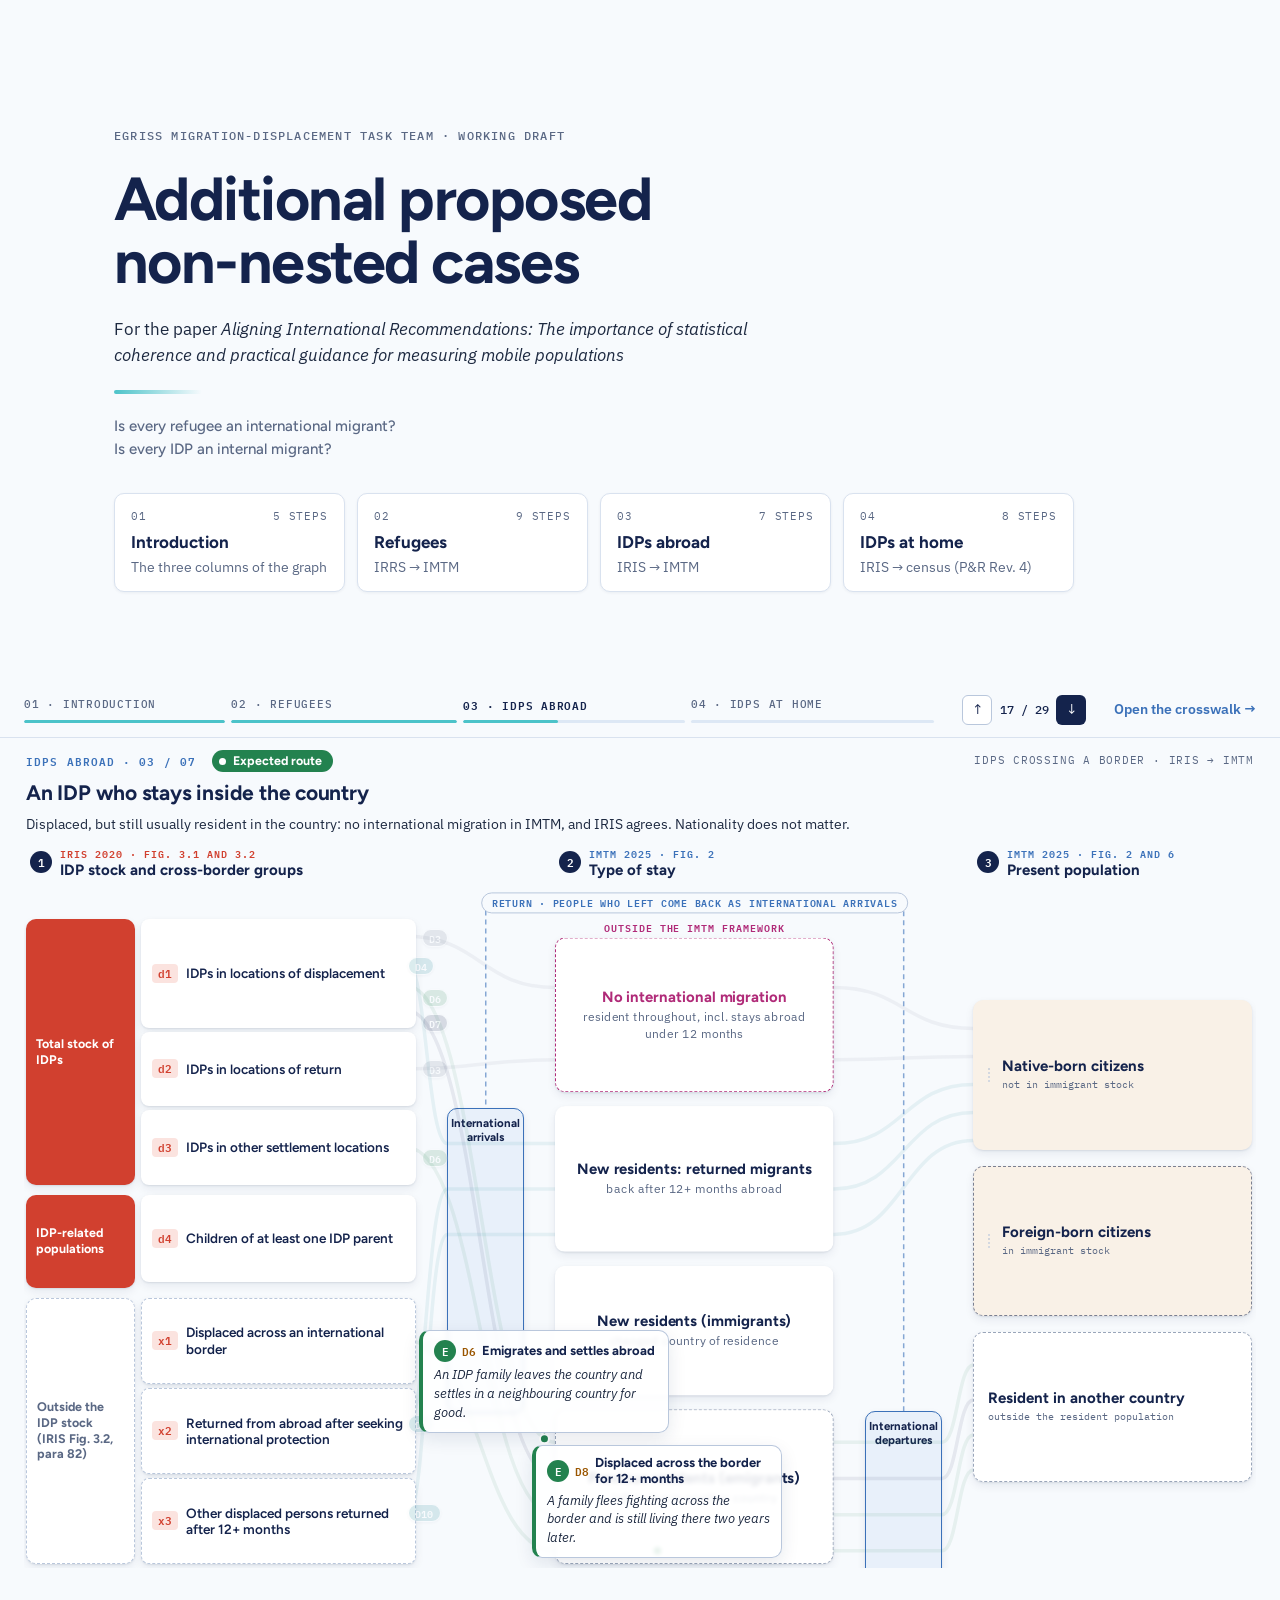
==== story.html @ b983dd12 "Story v3: one step per screen, caption above the graph, graph built from cards Ports the Claude Desi" ====
<!doctype html>
<html lang="en"><head><meta charset="utf-8"><meta name="viewport" content="width=device-width,initial-scale=1">
<title>Displacement and Migration</title>
<meta name="claude:viewport-fit-sides" content="cover">
<link rel="preconnect" href="https://fonts.googleapis.com">
<link rel="stylesheet" href="https://fonts.googleapis.com/css2?family=Figtree:wght@500;600;700&family=IBM+Plex+Sans:ital,wght@0,400;0,500;0,600;1,400&family=IBM+Plex+Mono:wght@400;500;600&display=swap">
<link rel="stylesheet" href="crosswalk.css">
<link rel="stylesheet" href="story.css">
</head>
<body class="story">
<header class="hero">
  <span class="hero-eye">EGRISS Migration-Displacement task team · working draft</span>
  <h1>Additional proposed non-nested cases</h1>
  <p class="hero-paper">For the paper <i>Aligning International Recommendations: The importance of statistical coherence and practical guidance for measuring mobile populations</i></p>
  <div class="rule"></div>
  <div class="hero-q"><span>Is every refugee an international migrant?</span><span>Is every IDP an internal migrant?</span></div>
  <div class="hero-ch" id="heroCh"></div>
</header>

<div class="walk">
  <nav class="snav">
    <div class="snav-ch" id="navCh"></div>
    <div class="snav-btn">
      <button type="button" class="b-prev" id="prev" title="Previous step (↑)">↑</button>
      <span class="counter" id="counter">01 / 29</span>
      <button type="button" class="b-next" id="next" title="Next step (↓ or space)">↓</button>
    </div>
    <a href="index.html">Open the crosswalk →</a>
  </nav>
  <div class="wgrid">
    <div class="pane">
      <div class="caprow">
        <div class="caprow-l"><span class="eyebrow" id="eyebrow"></span><span class="caps" id="caps"></span><span class="types" id="types"></span></div>
        <span class="gtitle" id="gtitle"></span>
      </div>
      <h2 id="head"></h2>
      <div class="lead" id="lead"></div>
      <div class="stage" id="stage">
        <div class="layer gates" id="gates"></div>
        <svg class="routes" id="routes"></svg>
        <div class="cols" id="cols"></div>
        <div class="layer pills" id="pills"></div>
        <div class="layer notes" id="notes"></div>
        <div class="pop" id="hov"></div>
        <div class="pop tip" id="tip"></div>
      </div>
    </div>
    <div class="steps" id="steps"></div>
  </div>
</div>

<section class="send">
  <div class="send-in">
    <div class="send-hd">
      <span class="send-eye">End of the introduction</span>
      <h2>Now explore it yourself</h2>
      <div class="rule"></div>
      <p>The full crosswalk has every route and case: click a pill for the case card with placements and paragraphs, click a box to isolate its routes, switch on the rare scenarios, or open the IDP timelines.</p>
    </div>
    <div class="send-types">
      <span>The five types of non-nested case</span>
      <div>
        <div><span class="n" style="background:var(--v-never)">1</span><span>Never moved</span></div>
        <div><span class="n" style="background:var(--v-temp)">2</span><span>Not yet or not visible</span></div>
        <div><span class="n" style="background:var(--v-other)">3</span><span>Migrant for a different reason</span></div>
        <div><span class="n" style="background:var(--v-ret)">4</span><span>Counted differently</span></div>
        <div><span class="n n5">5</span><span>Misalignment, the only type left unsettled</span></div>
      </div>
    </div>
    <div class="send-links">
      <a href="index.html#residents"><span class="k">View 1 · IRRS 2018 · IMTM 2025</span><span class="t">Refugees and international migration</span><span class="d">Every route and case card, with the paragraphs behind each placement.</span><span class="go">Open view 1 →</span></a>
      <a href="index.html#temporary"><span class="k">View 2 · IRIS 2020 · IMTM · P&amp;R</span><span class="t">IDPs: IRIS against IMTM and the census</span><span class="d">Both IDP comparisons, and the worked timelines for an IDP who crosses a border.</span><span class="go">Open view 2 →</span></a>
      <a href="index.html#nest"><span class="k">Overview · IRRS · IMTM · IRIS</span><span class="t">All cases on one picture</span><span class="d">Every NEST case placed on one diagram, filterable by type.</span><span class="go">Open the overview →</span></a>
    </div>
    <div class="send-act">
      <a class="sbtn" href="index.html">Open the crosswalk →</a>
      <button type="button" id="restart">Back to the start ↑</button>
    </div>
  </div>
</section>

<!-- the crosswalk markup, hidden: crosswalk.js needs it to build its data -->
<div class="cwdata" hidden aria-hidden="true">
<div class="wrap">
<header>
  <span class="eyebrow">EGRISS Migration-Displacement task team · working draft <span class="draft">for discussion</span></span>
  <h1>Is every refugee an international migrant?</h1>
  <p class="headline" id="hl"></p>
  <div class="scenfilter" role="group" aria-label="Scenarios shown"><span class="hint">Scenarios:</span><button type="button" class="chip active" data-sc="cp" aria-pressed="true">Common and plausible</button><button type="button" class="chip" data-sc="all" aria-pressed="false">All, incl. rare edge cases</button></div>
  <p class="lede">Each IRRS category is traced through the IMTM recommendations: did the person change country of residence (an international migrant), or join the resident population another way, by birth, a status change in place or a short stay abroad? Numbered pills mark the non-nested (outlier) cases; hover a route or a paragraph number for detail.</p>
</header>

<div class="tabs" role="tablist">
  <button class="tab" role="tab" id="tab-residents" aria-selected="true" aria-controls="residents">1 · Refugees and international migration</button>
  <button class="tab" role="tab" id="tab-temporary" aria-selected="false" aria-controls="temporary">2 · IDPs: IRIS against IMTM and the census</button>
</div>


<!-- VIEW 1 -->
<section class="panel" id="residents" role="tabpanel" aria-labelledby="tab-residents">
  <details class="card howto">
    <summary>How to read this graph: the IMTM structure and temporary stays <span class="srcb srcb-imtm">IMTM 2025 · Fig. 1, 2, 6</span></summary>
    <h2>The IMTM structure as the base <span class="srcb srcb-imtm">IMTM 2025 · Fig. 1, 6</span></h2>
    <p class="hint">IMTM separates two things. <b>International migrants</b> are people who changed their country of residence into the country (the immigration flow, Fig. 1 and para 25 to 27). The <b>resident population</b> is everyone who lives there 12 months or more, split into four groups by birthplace and citizenship (Fig. 6). People can join the resident population through migration, but also through birth, and they can move between groups through naturalisation.</p>
    <div class="base">
      <div class="bcol">
        <div class="bbox mig"><b>International arrivals</b><span>to stay 12+ months</span></div>
        <div class="barrow">→</div>
        <div class="bbox mig strong"><b>International migrants</b><span>Immigrants · Returned migrants</span></div>
      </div>
      <div class="barrow big">→</div>
      <div class="bgrid">
        <div class="bbox cit"><b>Native-born citizens</b><span>NB-C</span></div>
        <div class="bbox cit stock"><b>Foreign-born citizens</b><span>FB-C</span></div>
        <div class="bbox fc stock"><b>Native-born foreign citizens</b><span>NB-FC</span></div>
        <div class="bbox fc stock"><b>Foreign-born foreign citizens</b><span>FB-FC</span></div>
        <div class="bcap">Resident population · dashed = IMTM immigrant stock (born abroad or not a citizen)</div>
      </div>
      <div class="bside">
        <div class="bbox non"><b>Births</b><span>join directly, no migration</span></div>
        <div class="bbox non"><b>Naturalisation</b><span>moves between groups</span></div>
        <div class="bbox non dashed"><b>Protection status change</b><span>IRRS event, invisible to IMTM</span></div>
      </div>
    </div>
    <div class="fig2">
      <h3>Temporary stays: IMTM Figure 2, with IRRS cases added <span class="srcb srcb-imtm">IMTM 2025 · Fig. 2, 3</span> <span class="srcb srcb-irrs">IRRS cases</span></h3>
      <div class="scroll"><svg viewBox="0 0 1090 290" role="img" aria-label="Recreation of IMTM Figure 2: international arrivals split by duration of stay into new residents or temporary mobility" style="min-width:780px;width:100%">
        <defs><marker id="ah" viewBox="0 0 10 10" refX="9" refY="5" markerWidth="7" markerHeight="7" orient="auto-start-reverse"><path d="M0,0 L10,5 L0,10 z" style="fill:var(--muted)"/></marker></defs>
        <rect class="f2b" x="10" y="70" width="120" height="170" rx="6"/><text x="70" y="150" text-anchor="middle" class="f2t b">International</text><text x="70" y="166" text-anchor="middle" class="f2t b">arrivals</text>
        <rect class="f2b" x="170" y="70" width="140" height="58" rx="6"/><text x="240" y="94" text-anchor="middle" class="f2t">Minimum residence</text><text x="240" y="110" text-anchor="middle" class="f2s">requirement, 12 months</text>
        <rect class="f2b" x="170" y="182" width="140" height="58" rx="6"/><text x="240" y="206" text-anchor="middle" class="f2t">Less than minimum</text><text x="240" y="222" text-anchor="middle" class="f2s">incl. daily border crossing</text>
        <rect class="f2b" x="350" y="8" width="180" height="44" rx="6"/><text x="440" y="26" text-anchor="middle" class="f2s">Residents returning from</text><text x="440" y="41" text-anchor="middle" class="f2s">temporary stay abroad</text>
        <rect class="f2m" x="350" y="70" width="180" height="58" rx="6"/><text x="440" y="94" text-anchor="middle" class="f2t b">New residents (immigrants)</text><text x="440" y="110" text-anchor="middle" class="f2s">= international migrants</text>
        <rect class="f2tp" x="350" y="182" width="180" height="58" rx="6"/><text x="440" y="206" text-anchor="middle" class="f2t b">Temporary (non-resident)</text><text x="440" y="222" text-anchor="middle" class="f2t b">mobility</text>
        <rect class="f2r" x="580" y="30" width="160" height="98" rx="6"/><text x="660" y="76" text-anchor="middle" class="f2t b">Resident</text><text x="660" y="92" text-anchor="middle" class="f2t b">population</text>
        <rect class="f2tp" x="580" y="182" width="160" height="58" rx="6"/><text x="660" y="206" text-anchor="middle" class="f2t b">Temporary</text><text x="660" y="222" text-anchor="middle" class="f2t b">population</text>
        <path class="f2a" d="M130,130 L170,100"/><path class="f2a" d="M130,180 L170,210"/>
        <path class="f2a" d="M310,99 L350,99"/><path class="f2a" d="M310,211 L350,211"/>
        <path class="f2a" d="M530,30 L580,55"/><path class="f2a" d="M530,99 L580,99"/><path class="f2a" d="M530,211 L580,211"/>
        <path class="f2d" d="M440,182 L440,130"/><text x="448" y="160" class="f2s">if the stay passes the</text><text x="448" y="174" class="f2s">minimum duration (para 33)</text>
        <text x="770" y="78" class="f2t b" style="fill:var(--v-prot)">Refugees who stay or intend</text><text x="770" y="94" class="f2t b" style="fill:var(--v-prot)">to stay 12+ months</text><text x="770" y="110" class="f2s">case E, and cases 9, 10 once they pass 12 months</text>
        <text x="770" y="196" class="f2t b" style="fill:var(--v-temp)">Not yet international migrants</text>
        <text x="770" y="214" class="f2s">9 · recent asylum seekers (a1, a2)</text>
        <text x="770" y="230" class="f2s">10 · new prima facie, temporary protection,</text><text x="784" y="245" class="f2s">short refugee-like stays (a3i, a3iii, a4)</text>
        <text x="770" y="268" class="f2s">Transit asylum seekers: IMTM only (IRRS para 85)</text>
      </svg></div>
      <p class="hint">Recreated from IMTM Figure 2 (intersection between duration of stay and international mobility) and Figure 3 (asylum seekers under temporary mobility). In the crosswalk below, the same split appears as the grey "Temporary mobility" box.</p>
    </div>
  </details>

  <div class="card">
    <div class="selbar"><b><span class="srcb srcb-irrs">IRRS 2018</span> category → International migrant? → <span class="srcb srcb-imtm">IMTM 2025</span> resident population group</b><span class="hint" id="selinfo"></span><button class="chip" id="clear" hidden>Show all</button></div>
    <div class="legend" id="legendL"></div>
    <div class="casejump" id="casejump"></div>
    <div class="gwrap"><div class="scroll gmain"><svg id="flow" role="img" aria-label="Flow diagram from IRRS categories through IMTM international migration to the IMTM resident population groups"></svg></div>
    <aside class="casebox" id="casedetail" aria-live="polite"></aside></div>
    <p class="hint">Groups (a) and (b) are seen from the country of asylum, group (c) from the country of return. Group (b) is a first draft. Line thickness = number of distinct routes. Numbered pills mark the non-nested (outlier) cases; the expected case (E) is shown by green lines only.</p>
  </div>

  
  <details class="card" id="routesbox">
    <summary><span id="tabletitle">All routes</span> · table view</summary>
    <div class="scroll"><table><thead><tr><th>Case</th><th>IRRS category</th><th>How</th><th>International migrant?</th><th>Resident group</th><th>Route</th></tr></thead><tbody id="rows"></tbody></table></div>
  </details>
<details class="card overview" id="nest"><summary>Overview diagram: all cases on one picture <span class="srcb srcb-irrs">IRRS</span> <span class="srcb srcb-imtm">IMTM</span> <span class="srcb srcb-iris">IRIS</span></summary>
<div class="panel">
  <div class="card">
    <h2>NEST cases: Non-Equivalent Statistical Treatment <span class="srcb srcb-irrs">IRRS 2018</span> <span class="srcb srcb-imtm">IMTM 2025</span> <span class="srcb srcb-iris">IRIS 2020 · cases 16, 17</span></h2>
    <p class="hint">The misconception: every refugee is an international migrant. In fact IRRS and IMTM are consistent with each other (IRRS paras 77, 80; IMTM paras 34, 53), but one population does not nest inside the other. Each pin is one NEST case with a worked example. All five types are non-nested (outlier) cases; only type 5 is a real misalignment between recommendations.</p>
    <div class="types" id="types"></div>
  </div>
  <div class="nestgrid">
    <div class="card venncard">
      <div class="scroll"><svg id="venn" viewBox="0 0 1100 640" role="img" aria-label="Overlap of IRRS population, IMTM international migrants and IMTM immigrant stock, with numbered NEST cases" style="min-width:760px;width:100%"></svg></div>
      <p class="hint">Inside the frame: the resident population (12+ months, IMTM paras 16-17). "International migrants" = ever changed country of residence into this country. Group (c) cases are seen from the country of return. Grey labels are non-refugee groups, shown for context.</p>
    </div>
    <aside class="card detailcard" id="nestdetail" aria-live="polite"></aside>
  </div>
  <div class="card">
    <div class="selbar"><h3>All NEST cases</h3><span class="hint">Filter by type:</span><span id="typefilter" class="tf"></span></div>
    <div class="nestcards" id="nestcards"></div>
  </div>
</div></details>
</section>


<!-- VIEW 2 -->
<section class="panel" id="temporary" role="tabpanel" aria-labelledby="tab-temporary" hidden>
  <header class="subhead">
    <span class="eyebrow">IDPs · two comparisons on one page</span>
    <h2>IDPs: two comparisons <span class="srcb srcb-iris">IRIS 2020</span></h2>
    <p class="hint"><b>1. Crossing an international border.</b> Where IDPs leave the country, IRIS meets IMTM (and IRRS), and misalignments can happen. <b>2. Inside the country.</b> All IRIS categories against what the census Principles and Recommendations (P&amp;R Rev. 4) count as internal migration.</p>
  </header>

  <div class="card">
    <h3 class="secnum">1 · IDPs crossing an international border: IRIS against IMTM</h3>
    <div class="selbar"><b><span class="srcb srcb-iris">IRIS 2020</span> category → International migration? → <span class="srcb srcb-imtm">IMTM 2025</span> population</b></div>
    <p class="headline" id="hlA"></p>
    <div class="legend" id="legendA"></div>
    <div class="casejump" id="jumpA"></div>
    <div class="scroll"><svg id="flowA" role="img" aria-label="Flow from IRIS categories through IMTM international migration to IMTM population groups"></svg></div>
    <p class="hint">Seen from the country of displacement. Only cross-border situations are shown. Not shown here: IDPs who are foreign citizens or stateless (IRIS para 102) can also sit in the IMTM immigrant stock without crossing a border during displacement.</p>
  </div>

  <div class="card">
    <h3 class="secnum">2 · IRIS categories against the census on internal migration</h3>
    <div class="selbar"><b><span class="srcb srcb-iris">IRIS 2020</span> category → What move happened? → <span class="srcb srcb-pr">P&amp;R Rev. 4</span> internal migration status</b></div>
    <p class="headline" id="hlB"></p>
    <div class="legend" id="legendB"></div>
    <div class="casejump" id="jumpB"></div>
    <div class="scroll"><svg id="flowB" role="img" aria-label="Flow from IRIS categories through the type of move to the P&R census internal migration classification"></svg></div>
    <p class="hint">P&amp;R defines internal migrants as people usually resident in a civil division who previously lived outside it; moves within a division are not migration (draft Rev. 4, para 5.64). Results depend on the geography used (major or smaller civil divisions, paras 5.69-5.70) and the measure: place of birth, previous residence and duration, or residence one or five years ago.</p>
  </div>
  <aside class="casebox floatcase" id="irisdetail" hidden aria-live="polite"></aside>

  <details class="card">
    <summary>Worked timelines: an IDP crosses a border <span class="srcb srcb-iris">IRIS</span> <span class="srcb srcb-irrs">IRRS</span> <span class="srcb srcb-imtm">IMTM</span></summary>
    <p class="hint">IRIS keeps a person in the IDP stock if they cross a border and come back within 12 months without setting up a new usual residence abroad (para 117). Each scenario follows one person over 24 months.</p>
    <div class="scens" id="scens"></div>
    <h3 id="scentitle"></h3>
    <div class="scroll"><svg id="timeline" viewBox="0 0 1000 300" role="img" aria-label="Timeline of the selected scenario across two countries" style="min-width:760px;width:100%"></svg></div>
    <div class="scroll"><table class="status"><thead><tr><th>Recommendation</th><th>Country of origin (X)</th><th>Neighbouring country (Y)</th></tr></thead><tbody id="status"></tbody></table></div>
    <div id="scennote"></div>
  </details>
</section>

<p class="src">Sources: IRRS 2018 (Fig. 3.1, 3.2; paras 77-97, 105); IRIS 2020 (Fig. 3.1-3.3; paras 75, 78, 82-89, 94-99, 117); IMTM 2025 (Fig. 1-3, 5, 6; paras 16-17, 25-27, 30, 33-34, 52-61). Stateless persons are counted with foreign citizens (IMTM fn. 34). Citizenship at birth depends on national law (IMTM para 57).</p>
</div>



</div>

<script src="crosswalk.js"></script>
<script src="story.js"></script>
</body></html>
---- crosswalk.css ----
/* Layout: two views. View 1 = flow diagram (event → IMTM resident group → IRRS category). View 2 = two-country timeline for temporary stays, starting from IDPs crossing a border. */
:root{
  --bg:#f7fafd; --surface:#ffffff; --sunk:#eef3fa; --ink:#1d2940; --strong:#14234c; --muted:#5a6884; --line:#d9e2ef; --line-strong:#b9c7dc;
  --irrs:#e8890c; --irrs-soft:#fdecd6; --irrs-ink:#9a5600; --iris:#d1402f; --iris-soft:#fbe3df;
  --imtm:#3b71b9; --imtm-line:#7a87a0; --pr:#7b4fa6; --teal:#4cc3c9;
  --cit:#e3c3a0; --cit-soft:#f6ebdf; --fc:#8db8e3; --fc-soft:#e1ecf8; --fc-ink:#2f5d98;
  --v-prot:#23824f; --v-never:#b02a78; --v-temp:#66738a; --v-other:#9a6a00; --v-ret:#0b7c8c;
  --focus:#3b71b9; --hl:#fde9a6; --mig-soft:#e0f2e8; --ret-soft:#dff1f3;
  --shadow-sm:0 1px 3px rgba(20,35,76,.08),0 1px 2px rgba(20,35,76,.05); --shadow-md:0 6px 18px rgba(20,35,76,.10); --shadow-lg:0 14px 38px rgba(20,35,76,.18);
  --f-display:"Figtree", system-ui, -apple-system, "Segoe UI", sans-serif;
  --f-body:"IBM Plex Sans", system-ui, -apple-system, "Segoe UI", sans-serif;
  --f-mono:"IBM Plex Mono", ui-monospace, Menlo, monospace;
  --ease:cubic-bezier(.2,0,.1,1);
}
@media (prefers-color-scheme: dark){:root:not([data-theme="light"]){
  --bg:#0f1830; --surface:#17223f; --sunk:#1b284a; --ink:#e6ecf5; --strong:#ffffff; --muted:#a3b0c6; --line:#2c3a5c; --line-strong:#3f507a;
  --irrs:#f2a03a; --irrs-soft:#3a2a14; --irrs-ink:#f5b45e; --iris:#f0705f; --iris-soft:#3d1f1d;
  --imtm:#86afe8; --imtm-line:#8593ad; --pr:#b99ae0; --teal:#4cc3c9;
  --cit:#b68f68; --cit-soft:#33281f; --fc:#6f97c9; --fc-soft:#1c2d4a; --fc-ink:#a8c6ee;
  --v-prot:#4cc08a; --v-never:#e573b3; --v-temp:#9aa6ba; --v-other:#e0b04a; --v-ret:#4cc3c9;
  --focus:#8db8e3; --hl:#5c4a12; --mig-soft:#163a2c; --ret-soft:#123a40;
  --shadow-sm:0 1px 2px rgba(0,0,0,.3); --shadow-md:0 6px 18px rgba(0,0,0,.35); --shadow-lg:0 14px 38px rgba(0,0,0,.5); color-scheme:dark}}
:root[data-theme="dark"]{
  --bg:#0f1830; --surface:#17223f; --sunk:#1b284a; --ink:#e6ecf5; --strong:#ffffff; --muted:#a3b0c6; --line:#2c3a5c; --line-strong:#3f507a;
  --irrs:#f2a03a; --irrs-soft:#3a2a14; --irrs-ink:#f5b45e; --iris:#f0705f; --iris-soft:#3d1f1d;
  --imtm:#86afe8; --imtm-line:#8593ad; --pr:#b99ae0; --teal:#4cc3c9;
  --cit:#b68f68; --cit-soft:#33281f; --fc:#6f97c9; --fc-soft:#1c2d4a; --fc-ink:#a8c6ee;
  --v-prot:#4cc08a; --v-never:#e573b3; --v-temp:#9aa6ba; --v-other:#e0b04a; --v-ret:#4cc3c9;
  --focus:#8db8e3; --hl:#5c4a12; --mig-soft:#163a2c; --ret-soft:#123a40;
  --shadow-sm:0 1px 2px rgba(0,0,0,.3); --shadow-md:0 6px 18px rgba(0,0,0,.35); --shadow-lg:0 14px 38px rgba(0,0,0,.5); color-scheme:dark}
*{box-sizing:border-box}
[hidden]{display:none!important}
body{background:var(--bg);color:var(--ink);font-family:var(--f-body);font-size:15px;line-height:1.5;
  padding-left:max(16px, env(safe-area-inset-left,0px));padding-right:max(16px, env(safe-area-inset-right,0px));padding-block:28px 48px}
.wrap{max-width:1480px;margin:0 auto;display:flex;flex-direction:column;gap:24px}
h1,h2,h3{font-family:var(--f-display);font-weight:650;text-wrap:balance;margin:0}
h1{font-size:clamp(1.7rem,3.2vw,2.4rem);line-height:1.15}
h2{font-size:1.3rem} h3{font-size:1.05rem}
p{margin:0}
.eyebrow{font-family:var(--f-mono);font-size:.74rem;letter-spacing:.06em;text-transform:uppercase;color:var(--muted)}
.lede{max-width:75ch;color:var(--muted)}
.draft{display:inline-block;font-family:var(--f-mono);font-size:.72rem;border:1px dashed var(--v-other);color:var(--v-other);padding:1px 7px;border-radius:3px;margin-left:6px;vertical-align:middle;text-transform:none;letter-spacing:0}
header{display:flex;flex-direction:column;gap:10px}
.tabs{display:flex;flex-wrap:wrap;gap:8px;border-bottom:1px solid var(--line)}
.tab{all:unset;cursor:pointer;padding:10px 14px;font-weight:600;font-size:.92rem;border-bottom:3px solid transparent;color:var(--muted)}
.tab[aria-selected="true"]{color:var(--ink);border-bottom-color:var(--irrs)}
.tab:focus-visible,.chip:focus-visible,.scen:focus-visible{outline:2px solid var(--focus);outline-offset:2px}
.panel{display:flex;flex-direction:column;gap:18px}
.card{background:var(--surface);border:1px solid var(--line);border-radius:8px;padding:16px;display:flex;flex-direction:column;gap:12px;min-width:0}
.legend{display:flex;flex-wrap:wrap;gap:8px 16px;font-size:.8rem}
.legend span{display:flex;align-items:center;gap:6px}
.legend i{width:18px;height:4px;border-radius:2px;display:inline-block}
.hint{font-size:.82rem;color:var(--muted)}
.scroll{overflow-x:auto}
svg text{fill:var(--ink);font-family:var(--f-body)}
svg .sm{font-size:11px;fill:var(--muted)}
svg .mono{font-family:var(--f-mono);font-size:11px;fill:var(--muted)}
svg .node{cursor:pointer}
svg .node:focus-visible rect{stroke:var(--focus);stroke-width:2}
svg .node.sel rect.box{stroke:var(--ink);stroke-width:2}
.route{fill:none;stroke-width:3;stroke-opacity:.6;transition:stroke-opacity .15s;pointer-events:none}
.route.dim{stroke-opacity:.04}
.route.hi{stroke-opacity:1;stroke-width:4.5;filter:drop-shadow(0 0 1.5px var(--ink))}
.s-prot{stroke:var(--v-prot)} .s-other{stroke:var(--v-other)} .s-ret{stroke:var(--v-ret)} .s-never{stroke:var(--v-never)} .s-temp{stroke:var(--v-temp)}
.b-prot{background:var(--v-prot)} .b-other{background:var(--v-other)} .b-ret{background:var(--v-ret)} .b-never{background:var(--v-never)} .b-temp{background:var(--v-temp)}
table{border-collapse:collapse;width:100%;font-size:.86rem;min-width:640px}
th,td{text-align:left;padding:8px 10px;border-bottom:1px solid var(--line);vertical-align:top}
th{font-family:var(--f-mono);font-size:.72rem;text-transform:uppercase;letter-spacing:.05em;color:var(--muted);font-weight:500}
.badge{display:inline-block;font-size:.74rem;padding:2px 7px;border-radius:3px;color:#fff;white-space:nowrap}
.evsum{display:grid;grid-template-columns:repeat(auto-fit,minmax(240px,1fr));gap:10px}
.ev{border:1px solid var(--line);border-radius:6px;padding:10px 12px;display:flex;flex-direction:column;gap:4px;background:var(--bg)}
.ev b{font-size:.9rem}
.ev .moved{font-family:var(--f-mono);font-size:.72rem}
.ev .moved.y{color:var(--v-prot)} .ev .moved.n{color:var(--v-never)}
.ev span.t{font-size:.82rem;color:var(--muted)}
.selbar{display:flex;flex-wrap:wrap;gap:8px;align-items:center;font-size:.86rem}
.chip{all:unset;cursor:pointer;font-size:.78rem;border:1px solid var(--line);border-radius:999px;padding:2px 10px;background:var(--bg)}
/* timeline */
.scens{display:flex;flex-wrap:wrap;gap:8px}
.scen{all:unset;cursor:pointer;font-size:.84rem;border:1px solid var(--line);border-radius:6px;padding:7px 11px;background:var(--surface);max-width:100%}
.scen[aria-pressed="true"]{border-color:var(--ink);box-shadow:0 0 0 1px var(--ink)}
.scen .n{font-family:var(--f-mono);color:var(--muted);margin-right:6px}
.band-x{fill:var(--fc-soft)} .band-y{fill:var(--cit-soft)}
.border-line{stroke:var(--ink);stroke-width:2;stroke-dasharray:8 6}
.axis{stroke:var(--line);stroke-width:1}
.tw{stroke:var(--v-other);stroke-width:2;stroke-dasharray:4 4}
.trace{fill:none;stroke:var(--iris);stroke-width:4;stroke-linejoin:round;stroke-linecap:round}
.dot{fill:var(--surface);stroke:var(--iris);stroke-width:3}
.note{border-left:4px solid var(--v-other);padding:8px 12px;background:var(--bg);font-size:.88rem}
.note.q{border-left-color:var(--v-never)}
.status td:first-child{font-family:var(--f-mono);font-size:.78rem;white-space:nowrap}
.list{display:flex;flex-direction:column;gap:6px;font-size:.88rem;margin:0;padding-left:18px}
.src{font-family:var(--f-mono);font-size:.72rem;color:var(--muted)}
@media (prefers-reduced-motion:reduce){.route{transition:none}}

.base{display:grid;grid-template-columns:auto auto minmax(0,1fr) auto;gap:12px;align-items:center}
@media (max-width:860px){.base{grid-template-columns:1fr}.barrow{transform:rotate(90deg);justify-self:center}}
.bcol,.bside{display:flex;flex-direction:column;gap:8px;align-items:stretch}
.bbox{border-radius:6px;padding:8px 12px;display:flex;flex-direction:column;font-size:.84rem;border:1px solid var(--line);background:var(--bg)}
.bbox span{font-size:.76rem;color:var(--muted)}
.bbox.mig{background:var(--mig-soft);border-color:var(--v-prot)} .bbox.mig.strong{border-width:2px}
.bbox.cit{background:var(--cit-soft)} .bbox.fc{background:var(--fc-soft)} .bbox.stock{border:2px dashed var(--ink)}
.bbox.non{background:var(--surface);border-color:var(--v-never)} .bbox.dashed{border-style:dashed}
.barrow{font-size:1.4rem;color:var(--muted);text-align:center} .barrow.big{font-size:2rem}
.bgrid{display:grid;grid-template-columns:1fr 1fr;gap:6px}
.bcap{grid-column:1/3;font-size:.74rem;color:var(--muted);font-family:var(--f-mono)}
.tallies{display:flex;flex-wrap:wrap;gap:8px}
.tallies span{font-size:.84rem;background:var(--bg);border:1px solid var(--line);border-radius:6px;padding:6px 10px}
.tallies b{font-family:var(--f-display);font-size:1.15rem;margin-right:4px}
.cases{display:grid;grid-template-columns:repeat(auto-fit,minmax(300px,1fr));gap:12px}
.case{border:1px solid var(--line);border-left:4px solid var(--v-never);border-radius:6px;padding:12px 14px;display:flex;flex-direction:column;gap:6px;background:var(--bg)}
.case p{font-size:.86rem;color:var(--muted)}
.chips{display:flex;flex-wrap:wrap;gap:4px}
.kchip{font-family:var(--f-mono);font-size:.72rem;background:var(--irrs);color:#1b1408;border-radius:3px;padding:1px 6px}
.cl{font-family:var(--f-mono);font-size:.74rem} .cl.in{color:var(--v-never)} .cl.out{color:var(--muted)}

.t-e{--tc:var(--v-prot)} .t-1{--tc:var(--v-never)} .t-2{--tc:var(--v-temp)} .t-3{--tc:var(--v-other)} .t-4{--tc:var(--v-ret)} .t-5{--tc:var(--strong)}
.types{display:grid;grid-template-columns:repeat(auto-fit,minmax(250px,1fr));gap:10px}
.typ{display:flex;gap:10px;align-items:flex-start;font-size:.84rem}
.typ div{display:flex;flex-direction:column} .typ span:not(.tdot){color:var(--muted)}
.tdot{flex-shrink:0;display:inline-grid;place-items:center;width:26px;height:26px;border-radius:50%;background:var(--tc);color:var(--bg);font-family:var(--f-mono);font-size:.78rem;font-weight:500}
.tdot.sm{width:18px;height:18px;font-size:.66rem;vertical-align:middle}
.tdot.big{width:40px;height:40px;font-size:1rem}
.nestgrid{display:grid;grid-template-columns:minmax(0,1fr) 340px;gap:18px;align-items:start}
@media (max-width:980px){.nestgrid{grid-template-columns:1fr}}
.frameR{fill:none;stroke:var(--line);stroke-width:1.5}
.cA{fill:var(--irrs);fill-opacity:.16;stroke:var(--irrs);stroke-width:2}
.cB{fill:var(--v-prot);fill-opacity:.12;stroke:var(--v-prot);stroke-width:2}
.cC{fill:var(--fc);fill-opacity:.2;stroke:var(--fc);stroke-width:2;stroke-dasharray:7 5}
svg .ctx{font-size:11.5px;fill:var(--muted);font-style:italic}
.tempR{fill:var(--bg);stroke:var(--v-temp);stroke-width:1.5;stroke-dasharray:6 4}
.misR{fill:var(--bg);stroke:var(--ink);stroke-width:1.5;stroke-dasharray:2 4}
.pinG{cursor:pointer}
.pinC{fill:var(--tc);stroke:var(--surface);stroke-width:2.5}
.pinT{fill:var(--bg)!important;font-family:var(--f-mono)!important;font-size:12px;font-weight:600;pointer-events:none}
.pinG.on .pinC{stroke:var(--ink);stroke-width:3.5}
.pinG:focus-visible .pinC{stroke:var(--focus);stroke-width:3.5}
.pinG.faded{opacity:.15}
.detailcard{position:sticky;top:12px}
.dhead{display:flex;gap:12px;align-items:center}
.ex{font-family:var(--f-display);font-size:1.05rem;line-height:1.45}
.detailcard dl{margin:0;display:grid;grid-template-columns:auto 1fr;gap:8px 12px;font-size:.86rem}
.detailcard dt{font-family:var(--f-mono);font-size:.72rem;text-transform:uppercase;color:var(--muted);padding-top:2px}
.detailcard dd{margin:0}
.mono2{font-family:var(--f-mono);font-size:.76rem;color:var(--irrs-ink)}
.refs{font-family:var(--f-mono);font-size:.74rem;color:var(--muted)}
.tf{display:flex;flex-wrap:wrap;gap:6px}
.chip.active{background:var(--ink);color:var(--bg);border-color:var(--ink)}
.nestcards{display:grid;grid-template-columns:repeat(auto-fit,minmax(300px,1fr));gap:10px}
.ncard{all:unset;cursor:pointer;display:flex;gap:10px;align-items:flex-start;border:1px solid var(--line);border-radius:6px;padding:10px 12px;background:var(--bg)}
.ncard.on{border-color:var(--ink);box-shadow:0 0 0 1px var(--ink)}
.ncard:focus-visible{outline:2px solid var(--focus);outline-offset:2px}
.nc{display:flex;flex-direction:column;gap:3px;min-width:0}
.nx{font-size:.84rem;color:var(--muted)}

.pillG{cursor:pointer} .pillR{fill:var(--tc);stroke:var(--surface);stroke-width:1.5}
.pillT{fill:var(--bg)!important;font-family:var(--f-mono)!important;font-size:10.5px;font-weight:600;pointer-events:none}
.pillG.faded{opacity:.12} .pillG.on .pillR{stroke:var(--ink);stroke-width:2.5}
.pillG:focus-visible .pillR{stroke:var(--focus);stroke-width:2.5}
.cpill{all:unset;cursor:pointer;display:inline-grid;place-items:center;min-width:22px;height:22px;padding:0 5px;border-radius:11px;background:var(--tc);color:var(--bg);font-family:var(--f-mono);font-size:.74rem;font-weight:600;box-sizing:border-box}
.cpill.on{outline:2.5px solid var(--ink);outline-offset:1px}
.cpill:focus-visible{outline:2px solid var(--focus);outline-offset:2px}
.casejump{display:flex;flex-direction:column;gap:10px}
.jwrap{display:grid;grid-template-columns:minmax(200px,260px) minmax(0,1fr);gap:14px}
@media (max-width:760px){.jwrap{grid-template-columns:1fr}}
.jside{border-radius:8px;padding:12px 14px;display:flex;flex-direction:column;gap:8px}
.jexp{background:var(--mig-soft);border:1px solid var(--v-prot)}
.jout{background:var(--bg);border:1.5px dashed var(--v-never)}
.jhead{font-family:var(--f-display);font-weight:650;font-size:1.02rem}
.jexp .jhead{color:var(--v-prot)} .jout .jhead{color:var(--v-never)}
.jsub{font-size:.8rem;color:var(--muted);margin:0}
.jtypes{display:flex;flex-wrap:wrap;gap:12px 24px}
#legendT{display:none}
.jgrp{display:flex;flex-direction:column;gap:4px}
.jlab{font-family:var(--f-mono);font-size:.7rem;text-transform:uppercase;letter-spacing:.04em;color:var(--muted)}
.jpills{display:flex;flex-wrap:wrap;gap:5px}
.casebox{border:1px solid var(--line);border-radius:8px;padding:14px;background:var(--bg);display:flex;flex-direction:column;gap:10px}
.casebox .cbody{display:grid;grid-template-columns:minmax(0,1fr) minmax(0,1.1fr);gap:18px}
@media (max-width:760px){.casebox .cbody{grid-template-columns:1fr}}
.casebox dl{margin:0;display:grid;grid-template-columns:auto 1fr;gap:8px 12px;font-size:.86rem}
.casebox dt{font-family:var(--f-mono);font-size:.72rem;text-transform:uppercase;color:var(--muted);padding-top:2px}
.casebox dd{margin:0}
#legendT .tdot{margin-right:2px;display:inline-grid} .legend .tdot.sm{display:inline-grid}

.hit{fill:none;stroke:transparent;stroke-width:14;pointer-events:stroke;cursor:pointer}
.route.hov{stroke-opacity:1!important;stroke-width:6;filter:drop-shadow(0 0 2px var(--ink))}
svg.hovering .route:not(.hov){stroke-opacity:.05!important;filter:none}
svg.hovering .pillG:not(.hovp){opacity:.12}
svg .node.touch rect.box{stroke:var(--ink);stroke-width:2.5}
svg .node.touch text{font-weight:700}
.tip{position:fixed;z-index:50;max-width:340px;background:var(--surface);color:var(--ink);border:1px solid var(--line);border-radius:8px;box-shadow:var(--shadow-lg);padding:10px 12px;font-size:.82rem;line-height:1.4;pointer-events:none;display:flex;flex-direction:column;gap:10px}
.tiprow{display:flex;gap:8px;align-items:flex-start}
.tiprow b{display:block}
.tiprow p{margin:4px 0}
.tt,.tr{display:block;font-family:var(--f-mono);font-size:.7rem;color:var(--muted)}

.fig2{display:flex;flex-direction:column;gap:8px;border-top:1px solid var(--line);padding-top:14px}
.f2b{fill:var(--bg);stroke:var(--line);stroke-width:1.5}
.f2m{fill:var(--mig-soft);stroke:var(--v-prot);stroke-width:1.5}
.f2tp{fill:var(--bg);stroke:var(--v-temp);stroke-width:1.5;stroke-dasharray:6 4}
.f2r{fill:var(--fc-soft);stroke:var(--fc);stroke-width:1.5}
svg .f2t{font-size:12.5px} svg .f2t.b{font-weight:700} svg .f2s{font-size:11px;fill:var(--muted)}
.f2a{fill:none;stroke:var(--muted);stroke-width:1.5;marker-end:url(#ah)}
.f2d{fill:none;stroke:var(--v-temp);stroke-width:2;stroke-dasharray:5 4;marker-end:url(#ah)}

.fw{display:inline-block;font-family:var(--f-mono);font-size:.68rem;padding:1px 6px;border-radius:3px;border:1px solid;margin-right:4px;white-space:nowrap}
.fw-irrs{color:var(--irrs-ink);border-color:var(--irrs);background:var(--irrs-soft)}
.fw-iris{color:var(--iris);border-color:var(--iris);background:var(--bg)}
.jfw{display:flex;flex-wrap:wrap;gap:2px;margin-top:2px}
.fwlegend{flex-basis:100%;display:flex;flex-wrap:wrap;gap:6px;align-items:center}
.cpill.iris{box-shadow:0 0 0 2px var(--surface),0 0 0 4px var(--iris)}
.tlead{flex-basis:100%} .tcodes{display:block;font-style:normal;font-family:var(--f-mono);font-size:.72rem;color:var(--muted);margin-top:2px}

svg .hdr-irrs{font-family:var(--f-mono);font-size:11px;fill:var(--irrs-ink);text-transform:uppercase}
.irrsG{fill:var(--irrs)} svg .irrsGT{fill:#fff!important;font-weight:700;font-size:13px}
.irrsC{fill:var(--irrs-soft);stroke:var(--irrs);stroke-width:1} .irrsS{fill:var(--surface);stroke:var(--irrs);stroke-width:1}
svg .irrsCT{font-weight:700;font-size:12.5px}
svg .code{font-family:var(--f-mono);font-size:10px;fill:var(--irrs-ink)}
.irrsL{fill:none;stroke:var(--muted);stroke-width:1.2}
.imhdr{fill:var(--surface);stroke:var(--imtm-line);stroke-width:1}
svg .imhdrT{fill:var(--imtm);font-size:13.5px}
.imbox{fill:var(--surface);stroke:var(--imtm-line);stroke-width:1.2} .imbox.dashed{stroke-dasharray:6 4}
svg .imT{fill:var(--imtm);font-size:13.5px;font-weight:600}
.resframe{fill:none;stroke:var(--imtm-line);stroke-width:1.2}
.pref{border-bottom:1px dotted currentColor;cursor:help;color:var(--ink)}
.pref:hover,.pref:focus-visible{background:var(--hl);outline:none}
.ptip .tt{margin-bottom:2px} .ptip p{margin:4px 0 0}
.tip mark{background:var(--hl);color:inherit;padding:0 2px;border-radius:2px}
.tip{max-width:400px}
.nonbox{fill:var(--bg);stroke:var(--v-never);stroke-width:1.5;stroke-dasharray:6 4;rx:10}
svg .nonT{fill:var(--v-never);font-size:13.5px;font-weight:700}
svg .nonCap{fill:var(--v-never)}
.band-irrs{fill:var(--irrs);fill-opacity:.07;stroke:var(--irrs);stroke-opacity:.5;stroke-dasharray:3 4}
.band-imtm{fill:var(--imtm);fill-opacity:.05;stroke:var(--imtm);stroke-opacity:.45;stroke-dasharray:3 4}
svg .bandT{font-family:var(--f-mono);font-size:12px;font-weight:600;letter-spacing:.06em}
svg .bandT-irrs{fill:var(--irrs-ink)} svg .bandT-imtm{fill:var(--imtm)}
.srcb{display:inline-block;vertical-align:middle;font-family:var(--f-mono);font-size:.7rem;font-weight:500;padding:2px 7px;border-radius:3px;border:1px solid;letter-spacing:.02em}
.srcb-irrs{color:var(--irrs-ink);border-color:var(--irrs);background:var(--irrs-soft)}
.srcb-imtm{color:var(--imtm);border-color:var(--imtm);background:var(--surface)}
.srcb-iris{color:var(--iris);border-color:var(--iris);background:var(--surface)}

.headline{font-family:var(--f-display);font-size:clamp(1.1rem,2vw,1.35rem);max-width:70ch;margin:0}
.headline b{color:var(--v-never)}
.route.t-e,.route.t-1,.route.t-2,.route.t-3,.route.t-4,.route.t-5{stroke:var(--tc)}
.lsw{width:18px!important;height:4px!important;border-radius:2px;background:var(--tc);display:inline-block}
details.card>summary{cursor:pointer;font-weight:600;font-size:.95rem;list-style:none;display:flex;gap:8px;align-items:center;flex-wrap:wrap}
details.card>summary::before{content:"▸";color:var(--muted);transition:transform .15s}
details.card[open]>summary::before{transform:rotate(90deg)}
details.card:not([open]){padding-block:12px}
.gwrap{display:grid;grid-template-columns:minmax(0,1fr);gap:16px;align-items:start}
.gwrap .casebox{position:fixed;right:max(16px,env(safe-area-inset-right,0px));bottom:16px;width:min(390px,calc(100vw - 32px));max-height:60vh;overflow:auto;z-index:40;background:var(--surface);box-shadow:var(--shadow-lg)}
.gwrap .casebox .cbody{grid-template-columns:1fr}
@media (min-width:1560px){.gwrap{grid-template-columns:minmax(0,1fr) 340px}.gwrap .casebox{position:sticky;top:12px;right:auto;bottom:auto;width:auto;max-height:calc(100vh - 24px);box-shadow:none}}
.casebox{position:relative} .cclose{all:unset;cursor:pointer;position:absolute;top:8px;right:10px;font-size:1.3rem;line-height:1;color:var(--muted);padding:2px 6px;border-radius:4px}
.cclose:hover,.cclose:focus-visible{background:var(--line);color:var(--ink)}
.phonehint{display:none} @media (max-width:760px){.phonehint{display:block}}
.qd{fill:var(--surface);stroke:var(--imtm-line);stroke-width:.8} .qcit{fill:var(--cit)} .qfc{fill:var(--fc)}
.overview>.panel{margin-top:12px}

.sq{fill:var(--tc);stroke:var(--surface);stroke-width:1} svg .sqT{fill:#fff!important;font-family:var(--f-mono);font-size:10px;font-weight:600;pointer-events:none}
.sq.t-e{fill:var(--tc)} svg.hovering .sqG:not(.hovp){opacity:.18} .sqG.hovp .sq{stroke:var(--ink);stroke-width:2}
.sqG.dimq{opacity:.18}

.subhead{display:flex;flex-direction:column;gap:6px}
.band-iris{fill:var(--iris);fill-opacity:.06;stroke:var(--iris);stroke-opacity:.5;stroke-dasharray:3 4}
.band-pr{fill:var(--pr);fill-opacity:.06;stroke:var(--pr);stroke-opacity:.5;stroke-dasharray:3 4}
svg .bandT-iris{fill:var(--iris)} svg .bandT-pr{fill:var(--pr)}
svg .hdr-iris{font-family:var(--f-mono);font-size:11px;fill:var(--iris);text-transform:uppercase}
.irisG{fill:var(--iris)} svg .irisGT{fill:#fff!important;font-weight:700;font-size:12.5px}
.irisGx{fill:var(--surface);stroke:var(--muted);stroke-dasharray:4 3} svg .irisGxT{fill:var(--muted);font-weight:700;font-size:12.5px}
.irisC{fill:var(--iris-soft);stroke:var(--iris);stroke-width:1} .irisCf{fill:var(--surface);stroke:var(--iris);stroke-dasharray:5 3} .irisCx{fill:var(--surface);stroke:var(--muted);stroke-dasharray:5 3}
svg .code-iris{fill:var(--iris)} svg .irisT{fill:var(--iris);font-size:13px;font-weight:600} svg .prT{fill:var(--pr);font-size:13px;font-weight:600}
.srcb-pr{color:var(--pr);border-color:var(--pr);background:var(--surface)}
.floatcase{position:fixed;right:max(16px,env(safe-area-inset-right,0px));bottom:16px;width:min(390px,calc(100vw - 32px));max-height:60vh;overflow:auto;z-index:40;background:var(--surface);box-shadow:var(--shadow-lg)}
.floatcase dl{margin:0;display:grid;grid-template-columns:auto 1fr;gap:8px 12px;font-size:.86rem} .floatcase dt{font-family:var(--f-mono);font-size:.72rem;text-transform:uppercase;color:var(--muted);padding-top:2px} .floatcase dd{margin:0}
.cclose2{all:unset;cursor:pointer;position:absolute;top:8px;right:10px;font-size:1.3rem;line-height:1;color:var(--muted);padding:2px 6px;border-radius:4px}
.cclose2:hover,.cclose2:focus-visible{background:var(--line);color:var(--ink)}
.thisroute{font-size:.78rem;color:var(--muted)}
.rref{margin-top:4px}
.secnum{font-family:var(--f-display);font-size:1.15rem}
.rex{font-family:var(--f-display);font-size:.92rem;line-height:1.4}
body:not(.show-rare) .rare{display:none!important}
.scenfilter{display:flex;flex-wrap:wrap;gap:6px;align-items:center}
.lk{display:inline-block;font-family:var(--f-mono);font-size:.66rem;text-transform:uppercase;letter-spacing:.04em;padding:1px 6px;border-radius:3px;margin:2px 0;border:1px solid var(--line);color:var(--muted)}
.lk-c{border-color:var(--v-prot);color:var(--v-prot)} .lk-p{border-color:var(--v-other);color:var(--v-other)} .lk-r{border-color:var(--v-never);color:var(--v-never)}


/* embed mode: only one graph, used inside the scroll presentation */
html:has(body.embed),body.embed{margin:0;padding:0;background:transparent!important;overflow:hidden}
body.embed > *:not(#embed):not(.tip){display:none!important}
body.embed{--bg:#f7fafd}
@media (prefers-color-scheme:dark){body.embed{--bg:#0f1830}}
#embed{height:100vh;display:flex;align-items:center;justify-content:center;padding:2px}
#embed svg{min-width:0!important;width:100%!important;height:100%!important;max-height:100vh}


.storybtn{align-self:flex-start;display:inline-flex;gap:10px;align-items:baseline;font-weight:600;color:var(--surface,#fff);background:var(--ink);border-radius:999px;padding:10px 18px;text-decoration:none}
.storybtn span{font-weight:400;font-size:.82rem;opacity:.75}
.route,.pillG,.sqG,.node{transition:opacity .45s ease, stroke-width .3s ease}


/* polish: EGRISS type, spacing and controls. Graph geometry is untouched; only paint and chrome. */
body{font-size:15.5px;line-height:1.6;-webkit-font-smoothing:antialiased;padding-block:32px 64px}
.wrap{gap:28px}
h1,h2,h3{font-weight:700;letter-spacing:-.015em;color:var(--strong)}
h1{font-size:clamp(1.8rem,3.4vw,2.6rem);line-height:1.1}
h2{font-size:1.32rem;line-height:1.25} h3{font-size:1.06rem;line-height:1.3}
header{gap:12px}
header>h1::after{content:"";display:block;width:72px;height:3px;margin-top:14px;border-radius:2px;background:linear-gradient(90deg,var(--teal),transparent)}
.eyebrow{font-size:.72rem;letter-spacing:.1em;font-weight:500}
.lede{font-size:1rem;line-height:1.65}
.hint{font-size:.84rem;line-height:1.55}
.headline{font-family:var(--f-display);font-weight:600;letter-spacing:-.01em;line-height:1.35;color:var(--strong)}
.draft{border-color:var(--v-other);color:var(--v-other);border-radius:999px;padding:1px 9px}

/* cards */
.card{border-radius:12px;padding:20px 22px;gap:14px;box-shadow:var(--shadow-sm)}
details.card:not([open]){padding-block:14px}
details.card>summary{font-family:var(--f-display);font-weight:600;font-size:1rem;color:var(--strong);min-height:28px}
details.card>summary::-webkit-details-marker{display:none}
details.card>summary::before{display:inline-grid;place-items:center;width:22px;height:22px;border-radius:6px;background:var(--sunk);font-size:.72rem;transition:transform .2s var(--ease)}
details.card>summary:focus-visible{outline:2px solid var(--focus);outline-offset:3px;border-radius:6px}
.casebox{border-radius:12px;padding:16px 18px;gap:12px}
.casebox,.floatcase{border-color:var(--line-strong)}
.selbar{gap:10px;font-size:.88rem}
.legend{gap:8px 18px;font-size:.82rem;color:var(--muted)}
.legend i,.lsw{height:5px!important;border-radius:3px}

/* tabs */
.tabs{gap:4px}
.tab{padding:12px 16px 11px;font-family:var(--f-display);font-weight:600;font-size:.95rem;border-radius:8px 8px 0 0;transition:color .15s var(--ease),background .15s var(--ease)}
.tab:hover{color:var(--ink);background:var(--sunk)}
#tab-temporary[aria-selected="true"]{border-bottom-color:var(--iris)}

/* chips and buttons */
.chip{display:inline-flex;align-items:center;min-height:30px;padding:0 13px;font-size:.8rem;font-weight:500;background:var(--surface);border-color:var(--line-strong);color:var(--ink);transition:border-color .15s var(--ease),background .15s var(--ease)}
.chip:hover{border-color:var(--imtm);background:var(--sunk)}
.chip.active,.chip.active:hover{background:var(--strong);color:var(--surface);border-color:var(--strong)}
.storybtn,.send a.sbtn{gap:12px;background:var(--strong);color:#fff;padding:12px 20px;box-shadow:var(--shadow-sm);transition:background .15s var(--ease),transform .15s var(--ease)}
.storybtn:hover,.send a.sbtn:hover{background:#22377a}
.storybtn:active,.send a.sbtn:active{transform:translateY(1px)}
.storybtn:focus-visible,.send a.sbtn:focus-visible{outline:none;box-shadow:0 0 0 3px rgba(59,113,185,.4)}
.cclose,.cclose2{display:inline-grid;place-items:center;width:32px;height:32px;padding:0;top:8px;right:8px;border-radius:8px}
.scen{border-radius:8px;padding:8px 12px;transition:border-color .15s var(--ease)}
.scen:hover{border-color:var(--imtm)}
.scen[aria-pressed="true"]{border-color:var(--strong);box-shadow:0 0 0 1px var(--strong)}
.ncard{border-radius:10px;padding:12px 14px;transition:border-color .15s var(--ease)}
.ncard:hover{border-color:var(--line-strong)}
.ncard.on{border-color:var(--strong);box-shadow:0 0 0 1px var(--strong)}

/* source badges */
.srcb,.fw{border-radius:999px;padding:2px 8px;font-weight:500}
.srcb-pr{background:color-mix(in srgb,var(--pr) 8%,var(--surface))}
.srcb-imtm{background:color-mix(in srgb,var(--imtm) 8%,var(--surface))}
.srcb-iris{background:var(--iris-soft)}

/* tooltip */
.tip{max-width:380px;border-radius:12px;border-color:var(--line-strong);padding:12px 14px;font-size:.84rem;line-height:1.5;gap:10px}
.tip .tt,.tip .tr{font-size:.68rem;letter-spacing:.05em;text-transform:uppercase}
.tiprow+.tiprow,.ptip+.ptip{border-top:1px solid var(--line);padding-top:10px}
.tip mark{padding:0 3px;border-radius:3px}
.pref{border-bottom-style:dotted;border-bottom-color:var(--imtm);text-underline-offset:2px;border-radius:2px}

/* tables */
th,td{padding:10px 12px}
tbody tr:hover td{background:var(--sunk)}

/* examples read as quoted text */
.ex,.rex{font-family:var(--f-body);font-style:italic;color:var(--ink)}
.jhead{font-weight:700}
.jside{border-radius:10px}

/* phone */
@media (max-width:760px){
  body{font-size:15px;padding-block:20px 48px}
  .wrap{gap:20px}
  .card{padding:16px;border-radius:10px}
  .tabs{flex-wrap:nowrap;overflow-x:auto;scrollbar-width:none}
  .tab{white-space:nowrap;padding:12px 12px 11px;font-size:.9rem}
  .chip{min-height:36px}
  .storybtn{align-self:stretch;justify-content:center;flex-wrap:wrap;text-align:center}
  .gwrap .casebox,.floatcase{left:8px;right:8px;bottom:8px;width:auto;max-height:58vh;border-radius:14px}
  .tip{max-width:calc(100vw - 24px)}
}
@media (prefers-reduced-motion:reduce){.chip,.tab,.storybtn,.ncard,.scen,details.card>summary::before{transition:none}}
---- story.css ----
/* Story walk-through: one step per screen, the graph built from cards (story.js) */
:root{--deep:#072d62;--tint2:#dde8f5;--ease-s:cubic-bezier(.2,0,.1,1);--card-sh:0 1px 2px rgba(20,35,76,.10),0 4px 10px rgba(20,35,76,.07)}
html{scroll-snap-type:y mandatory}
body.story{margin:0;padding:0;background:var(--bg);color:var(--ink);font-family:var(--f-body);-webkit-font-smoothing:antialiased}
.story a{color:var(--imtm);text-decoration:none}.story a:hover{color:var(--strong);text-decoration:underline}
.story button{font:inherit}
.rule{width:88px;height:4px;border-radius:2px;background:linear-gradient(90deg,var(--teal),rgba(76,195,201,0))}
@keyframes coin{from{opacity:0;transform:translateY(6px)}to{opacity:1;transform:none}}
@keyframes codraw{to{stroke-dashoffset:0}}
@media (prefers-reduced-motion:reduce){.story *{animation:none!important;transition:none!important}}

/* hero */
.hero{scroll-snap-align:start;max-width:1100px;margin:0 auto;padding:14vh 24px 10vh;display:flex;flex-direction:column;gap:22px;box-sizing:border-box}
.hero-eye,.send-eye{font-family:var(--f-mono);font-size:12px;letter-spacing:.1em;text-transform:uppercase;color:var(--muted);font-weight:500}
.hero h1{margin:0;font-family:var(--f-display);font-weight:700;font-size:clamp(2.2rem,5vw,3.8rem);line-height:1.04;letter-spacing:-.025em;color:var(--strong);text-wrap:balance;max-width:20ch}
.hero h1::after{display:none}
.hero-paper{margin:0;font-size:1.05rem;line-height:1.55;max-width:64ch;text-wrap:pretty}
.hero-q{display:flex;flex-direction:column;gap:2px;font-family:var(--f-display);font-size:15px;font-weight:500;line-height:1.45;color:var(--muted)}
.hero-ch{display:grid;grid-template-columns:repeat(auto-fit,minmax(200px,1fr));gap:12px;margin-top:10px;max-width:960px}
.hero-ch button{all:unset;cursor:pointer;display:flex;flex-direction:column;gap:6px;padding:14px 16px;border:1px solid var(--line);border-radius:10px;background:var(--surface);box-shadow:0 1px 3px rgba(20,35,76,.06);transition:border-color .15s var(--ease-s)}
.hero-ch button:hover,.hero-ch button:focus-visible{border-color:var(--imtm)}
.hero-ch .k{display:flex;justify-content:space-between;font-family:var(--f-mono);font-size:11px;letter-spacing:.08em;text-transform:uppercase;color:var(--muted)}
.hero-ch .t{font-family:var(--f-display);font-weight:700;font-size:17px;color:var(--strong);line-height:1.2}
.hero-ch .d{font-size:13.5px;color:var(--muted);line-height:1.4}

/* top bar */
.snav{position:sticky;top:0;z-index:30;height:56px;box-sizing:border-box;display:flex;align-items:center;gap:28px;padding:0 24px;background:var(--bg);border-bottom:1px solid var(--line)}
.snav-ch{flex:1;min-width:0;display:flex;gap:6px;align-items:stretch}
.snav-ch button{all:unset;cursor:pointer;min-width:0;display:flex;flex-direction:column;gap:7px;padding:6px 0}
.snav-ch .l{font-family:var(--f-mono);font-size:11px;letter-spacing:.07em;text-transform:uppercase;white-space:nowrap;overflow:hidden;text-overflow:ellipsis;color:var(--muted);font-weight:500}
.snav-ch .on .l{color:var(--strong);font-weight:600}
.snav-ch .bar{display:block;height:3px;border-radius:2px;background:var(--tint2);overflow:hidden}
.snav-ch .bar i{display:block;height:100%;width:0;background:var(--teal);border-radius:2px;transition:width .36s var(--ease-s)}
.snav-btn{display:flex;align-items:center;gap:6px}
.snav-btn button{all:unset;cursor:pointer;display:inline-grid;place-items:center;width:30px;height:30px;border-radius:6px;font-size:14px;box-sizing:border-box}
.snav-btn .b-prev{border:1px solid var(--line-strong);background:var(--surface);color:var(--strong);transition:border-color .15s}
.snav-btn .b-prev:hover{border-color:var(--imtm)}
.snav-btn .b-next{background:var(--strong);color:#fff;transition:filter .15s}
.snav-btn .b-next:hover{filter:brightness(1.15)}
.snav-btn button:focus-visible,.snav-ch button:focus-visible{outline:2px solid var(--focus);outline-offset:2px}
.counter{font-family:var(--f-mono);font-size:12px;color:var(--strong);font-weight:500;white-space:nowrap;min-width:52px;text-align:center}
.snav>a{font-size:13.5px;font-weight:600;white-space:nowrap}

/* the pane: caption above the graph, stage below */
.wgrid{display:grid;grid-template-columns:minmax(0,1fr);padding:0 24px}
.pane{position:sticky;top:56px;align-self:start;grid-row:1;grid-column:1;height:calc(100vh - 56px);box-sizing:border-box;display:flex;flex-direction:column;gap:8px;padding:12px 0 14px;z-index:10;background:var(--bg)}
.caprow{display:flex;justify-content:space-between;align-items:center;gap:8px 16px;flex-wrap:wrap;padding:0 2px}
.caprow-l{display:flex;align-items:center;gap:8px;flex-wrap:wrap;min-width:0}
.pane .eyebrow{font-family:var(--f-mono);font-size:11px;letter-spacing:.1em;text-transform:uppercase;color:var(--imtm);font-weight:600;white-space:nowrap}
.caps{display:flex;flex-wrap:wrap;gap:6px}
.sadd{display:inline-block;vertical-align:middle;font-family:var(--f-mono);font-size:.7rem;font-weight:500;padding:2px 7px;border-radius:3px;background:var(--strong);color:#fff;letter-spacing:.02em}
.srcb-plain{color:var(--muted);border-color:var(--line-strong);background:var(--surface)}
.types{display:flex;flex-wrap:wrap;gap:8px}
.ty{display:inline-flex;align-items:center;gap:7px;padding:3px 11px 3px 7px;border-radius:999px;color:#fff;font-family:var(--f-display);font-weight:700;font-size:12.5px;line-height:1.3;white-space:nowrap;transition:opacity .25s var(--ease-s)}
.ty::before{content:"";width:7px;height:7px;border-radius:50%;background:#fff}
.gtitle{font-family:var(--f-mono);font-size:11px;letter-spacing:.07em;text-transform:uppercase;color:var(--muted);white-space:nowrap}
.pane h2{margin:0;padding:0 2px;font-family:var(--f-display);font-weight:700;font-size:21px;line-height:1.2;letter-spacing:-.01em;color:var(--strong);text-wrap:balance}
.lead{padding:0 2px;max-width:1100px;font-size:14px;line-height:1.55}
.lead p{margin:0;text-wrap:pretty;display:-webkit-box;-webkit-box-orient:vertical;-webkit-line-clamp:2;overflow:hidden}
@media (max-height:719px){.lead{display:none}}

/* stage */
.stage{position:relative;flex:1;min-height:0;overflow:hidden;contain:layout paint}
.layer{position:absolute;inset:0;pointer-events:none}
.gates{z-index:0}.pills{z-index:3}.notes{z-index:4}
.routes{position:absolute;left:0;top:0;width:100%;height:100%;z-index:1;overflow:visible}
.cols{position:absolute;inset:0 4px 0 2px;z-index:2;display:grid;grid-template-rows:auto minmax(0,1fr);pointer-events:none}
.pop{position:absolute;display:none;box-sizing:border-box;padding:12px 14px;background:var(--surface);border:1px solid var(--line-strong);border-radius:10px;box-shadow:0 14px 38px rgba(20,35,76,.18);pointer-events:none}
#hov{z-index:5;width:260px}
#tip{z-index:6;width:320px}
.hd{grid-row:1;display:flex;align-items:center;gap:8px;padding:2px 4px 10px;min-width:0;transition:opacity .45s var(--ease-s)}
.hd .n{flex-shrink:0;display:inline-grid;place-items:center;width:22px;height:22px;border-radius:50%;background:var(--strong);color:#fff;font-family:var(--f-mono);font-size:11px;font-weight:600}
.hd div{display:flex;flex-direction:column;min-width:0}
.hd .e{font-family:var(--f-mono);font-size:10px;font-weight:600;letter-spacing:.1em;white-space:nowrap;overflow:hidden;text-overflow:ellipsis}
.hd .t{font-family:var(--f-display);font-size:15px;font-weight:700;line-height:1.2;color:var(--strong);overflow-wrap:anywhere}
.col{grid-row:2;min-height:0;display:flex;flex-direction:column;padding:6px 0 4px;pointer-events:auto;transition:opacity .45s var(--ease-s)}
.colL{grid-column:1;gap:10px}
.colM{grid-column:3;gap:14px}
.colR{grid-column:5;gap:14px}
.colR.list{justify-content:center;gap:16px}
.gr{display:flex;flex-direction:row;gap:6px}
.grbox{flex:0 0 28%;min-width:0;display:flex;align-items:center;padding:8px 10px;box-sizing:border-box;border-radius:10px;font-family:var(--f-display);font-size:12.5px;font-weight:700;line-height:1.25;overflow-wrap:anywhere;hyphens:auto;overflow:hidden;box-shadow:var(--card-sh)}
.gritems{flex:1 1 0;min-width:0;min-height:0;display:flex;flex-direction:column;gap:4px}
.grhead{flex:0 0 auto;padding:2px 4px 0;font-family:var(--f-display);font-size:12.5px;font-weight:700;line-height:1.2;color:var(--irrs-ink)}
.cat{display:flex;align-items:center;gap:8px;padding:3px 10px;box-sizing:border-box;border-radius:8px;background:#fff;box-shadow:var(--card-sh);cursor:default}
.code{flex-shrink:0;font-family:var(--f-mono);font-size:10.5px;font-weight:600;padding:1px 6px;border-radius:4px}
.cat .nm{min-width:0;font-family:var(--f-display);font-size:13.5px;font-weight:600;line-height:1.2;color:var(--strong);overflow:hidden;text-overflow:ellipsis}
.mid{display:flex;flex-direction:column;gap:3px}
.mcap{flex:0 0 auto;text-align:center;font-family:var(--f-mono);font-size:10px;font-weight:600;letter-spacing:.1em;color:var(--v-never)}
.box{min-height:40px;display:flex;flex-direction:column;align-items:center;justify-content:center;gap:2px;padding:6px 12px;box-sizing:border-box;border-radius:10px;background:#fff;box-shadow:var(--card-sh);text-align:center;cursor:default}
.mid .box{flex:1 1 auto}
.box .nm{font-family:var(--f-display);font-size:15px;font-weight:700;line-height:1.2}
.box .sub{font-size:12.5px;line-height:1.35;color:var(--muted)}
.res{flex:4 1 0;min-height:0;position:relative;display:flex;flex-direction:column;padding:18px 10px 10px;box-sizing:border-box;border-radius:14px;background:rgba(221,232,245,.6);border:1.5px solid var(--imtm)}
.res-lab{position:absolute;top:-11px;left:50%;transform:translateX(-50%);white-space:nowrap;padding:3px 12px;border-radius:999px;background:var(--strong);color:#fff;font-family:var(--f-display);font-size:12px;font-weight:700}
.res-hd{display:grid;grid-template-columns:1fr 1fr;gap:8px;font-family:var(--f-mono);font-size:10px;font-weight:600;letter-spacing:.08em;color:var(--muted);text-align:center}
.cells{flex:1 1 0;min-height:0;display:grid;grid-template-columns:1fr 1fr;grid-template-rows:1fr 1fr;gap:8px}
.cell{min-height:0;min-width:0;display:flex;flex-direction:column;gap:3px;padding:8px 10px;box-sizing:border-box;border-radius:10px;box-shadow:var(--card-sh);overflow:hidden;cursor:default}
.cell .row{font-family:var(--f-mono);font-size:9.5px;font-weight:600;letter-spacing:.08em;color:var(--muted)}
.cell .stock{font-family:var(--f-mono);font-size:9.5px}
.cell .nm{font-family:var(--f-display);font-size:13.5px;font-weight:700;line-height:1.2;color:var(--strong)}
.chips{display:flex;flex-wrap:wrap;gap:3px;margin-top:2px}
.chips span{font-family:var(--f-mono);font-size:9.5px;font-weight:600;color:#fff;padding:1px 5px;border-radius:3px}
.box.temp{flex:1 1 0;min-height:44px;max-height:90px;border:1.5px dashed #9aa6ba}
.box.temp .sub{font-family:var(--f-mono);font-size:10px}
.rbox{min-height:48px;max-height:150px;display:flex;align-items:center;gap:12px;padding:8px 14px;box-sizing:border-box;border-radius:10px;box-shadow:var(--card-sh);cursor:default}
.rbox .nm{font-family:var(--f-display);font-size:15px;font-weight:700;line-height:1.2;color:var(--strong)}
.rbox .sub{font-family:var(--f-mono);font-size:10px;color:var(--muted)}
.rbox>div{display:flex;flex-direction:column;gap:2px;min-width:0}
.quad{flex-shrink:0;display:grid;grid-template-columns:repeat(2,12px);grid-template-rows:repeat(2,12px);gap:2px}
.quad span{border:1px solid var(--line-strong);border-radius:2px}
/* compact tier: stage narrower than 1050px */
.stage.compact .hd .t{font-size:13px}
.stage.compact .colL{gap:6px}
.stage.compact .grbox{flex-basis:24%;padding:6px 8px;font-size:10.5px}
.stage.compact .grbox.letter{font-size:20px;justify-content:center}
.stage.compact .gritems{gap:2px}
.stage.compact .cat{padding:2px 8px}
.stage.compact .cat .nm{font-size:11.5px;white-space:nowrap;line-height:1.1}
.stage.compact .cell .nm{font-size:11.5px}
.stage.compact .box .nm,.stage.compact .rbox .nm{font-size:13px}
.stage.compact .box .sub,.stage.compact .grhead{font-size:11px}
.stage.compact .cell .row,.stage.compact .cell .stock{display:none}

/* gates, pills, notes, popups (positioned by story.js) */
.gate{position:absolute;box-sizing:border-box;border-radius:10px;background:#e8f0fa;border:1.5px solid var(--imtm);box-shadow:var(--card-sh);display:flex;justify-content:center;padding-top:8px;transition:opacity .45s var(--ease-s)}
.gate span{font-family:var(--f-display);font-size:11.5px;font-weight:700;line-height:1.2;color:var(--strong);text-align:center}
.loop-lab{position:absolute;transform:translate(-50%,-50%);white-space:nowrap;padding:2px 10px;border-radius:999px;background:var(--bg);border:1px solid var(--line-strong);font-family:var(--f-mono);font-size:9.5px;font-weight:600;letter-spacing:.08em;color:var(--imtm)}
.pill{position:absolute;height:18px;box-sizing:border-box;padding:0 5px;border-radius:9px;display:grid;place-items:center;color:#fff;border:1.5px solid #fff;font-family:var(--f-mono);font-size:10px;font-weight:600;pointer-events:auto;cursor:pointer;box-shadow:0 1px 3px rgba(20,35,76,.25);transition:opacity .3s var(--ease-s)}
.num{flex-shrink:0;display:inline-grid;place-items:center;min-width:22px;height:22px;padding:0 5px;box-sizing:border-box;border-radius:999px;color:#fff;font-family:var(--f-mono);font-size:10.5px;font-weight:600}
.note{position:absolute;pointer-events:auto;box-sizing:border-box;background:color-mix(in srgb,var(--surface) 88%,transparent);-webkit-backdrop-filter:blur(2px);backdrop-filter:blur(2px);border:1px solid var(--line-strong);border-radius:10px;padding:10px 12px;box-shadow:0 6px 18px rgba(20,35,76,.10);font-size:13px;line-height:1.4;animation:coin .36s var(--ease-s) both}
.note .nh{display:flex;gap:8px;align-items:center;margin-bottom:5px}
.note b{font-family:var(--f-display);font-weight:700;font-size:13.5px;line-height:1.25;color:var(--strong)}
.note p{margin:0;font-style:italic;font-size:13.5px;line-height:1.45}
.note .rt,.note .ct{display:block;margin-top:5px;font-family:var(--f-mono);font-size:10px;color:var(--muted)}
.note .rt{font-size:9.5px;letter-spacing:.06em;text-transform:uppercase;margin-top:6px}
.note.exp{border-left:4px solid var(--v-prot);padding:9px 11px}
.note.exp .nh{gap:6px;margin-bottom:4px}
.note.exp b,.note.exp p{font-size:13px}
.note.exp .code{color:var(--irrs-ink);padding:0}
.pop .path{display:block;font-family:var(--f-mono);font-size:10px;letter-spacing:.06em;color:var(--muted);margin-bottom:8px}
.pop .r{display:grid;grid-template-columns:auto minmax(0,1fr);gap:8px;padding:6px 0;border-top:1px solid var(--line)}
.pop .r>div{display:flex;flex-direction:column;gap:3px;min-width:0}
.pop .r b{font-family:var(--f-display);font-size:13.5px;color:var(--strong)}
.pop .r i{font-size:13px;line-height:1.45}
.pop .r small,.pop .cnt{font-family:var(--f-mono);font-size:10px;color:var(--muted)}
.pop>b{display:block;font-family:var(--f-display);font-size:15px;font-weight:700;line-height:1.25;color:var(--strong)}
.pop .hb{margin-top:10px;padding-top:10px;border-top:1px solid var(--line);display:flex;flex-direction:column;gap:6px}
.pop .cnt{letter-spacing:.08em;text-transform:uppercase}
.pop .hb div{display:flex;flex-wrap:wrap;gap:4px}

/* steps: one invisible screen per step, laid over the pane */
.steps{grid-row:1;grid-column:1;pointer-events:none;display:flex;flex-direction:column;width:100%;position:relative;z-index:1}
.sstep{min-height:100vh;scroll-snap-align:start;scroll-snap-stop:always}
.sr{position:absolute;width:1px;height:1px;overflow:hidden;clip:rect(0 0 0 0);white-space:nowrap}

/* end */
.send{scroll-snap-align:start;background:var(--strong);color:#fff}
.send-in{max-width:1100px;margin:0 auto;padding:12vh 24px 14vh;display:flex;flex-direction:column;gap:28px}
.send-hd{display:flex;flex-direction:column;gap:16px;max-width:62ch}
.send .send-eye{color:var(--teal)}
.send h2{margin:0;font-family:var(--f-display);font-weight:700;font-size:clamp(1.8rem,3.2vw,2.6rem);line-height:1.1;letter-spacing:-.02em;color:#fff}
.send .rule{width:72px;height:3px}
.send p{margin:0;font-size:1.08rem;line-height:1.65;color:#cfe0f4;text-wrap:pretty}
.send-types{display:flex;flex-direction:column;gap:12px;padding:18px 0;border-top:1px solid rgba(255,255,255,.16);border-bottom:1px solid rgba(255,255,255,.16)}
.send-types>span{font-family:var(--f-mono);font-size:11.5px;letter-spacing:.08em;text-transform:uppercase;color:#cfe0f4}
.send-types>div{display:grid;grid-template-columns:repeat(auto-fit,minmax(170px,1fr));gap:12px 20px}
.send-types>div>div{display:flex;gap:10px;align-items:center;font-size:14.5px;line-height:1.35}
.send-types .n{flex-shrink:0;display:inline-grid;place-items:center;width:26px;height:26px;border-radius:50%;color:#fff;font-family:var(--f-mono);font-size:12px;font-weight:600}
.send-types .n5{background:#fff;color:var(--strong)}
.send-links{display:grid;grid-template-columns:repeat(auto-fit,minmax(260px,1fr));gap:14px}
.send-links a{display:flex;flex-direction:column;gap:8px;padding:20px;border-radius:12px;background:var(--deep);border:1px solid rgba(255,255,255,.14);color:#fff;text-decoration:none;transition:border-color .15s var(--ease-s)}
.send-links a:hover{border-color:var(--teal);color:#fff;text-decoration:none}
.send-links .k{font-family:var(--f-mono);font-size:11px;letter-spacing:.08em;text-transform:uppercase;color:var(--teal)}
.send-links .t{font-family:var(--f-display);font-weight:700;font-size:18px;line-height:1.25}
.send-links .d{font-size:14px;line-height:1.5;color:#cfe0f4}
.send-links .go{margin-top:auto;font-size:14px;font-weight:600;color:var(--teal)}
.send-act{display:flex;align-items:center;gap:20px;flex-wrap:wrap}
.send .sbtn{display:inline-block;padding:14px 22px;border-radius:8px;background:var(--teal);color:var(--strong);font-family:var(--f-display);font-weight:700;font-size:16px;text-decoration:none}
.send .sbtn:hover{filter:brightness(1.06);color:var(--strong);text-decoration:none}
#restart{all:unset;cursor:pointer;font-size:14px;font-weight:600;color:#cfe0f4}
#restart:hover{color:#fff;text-decoration:underline}
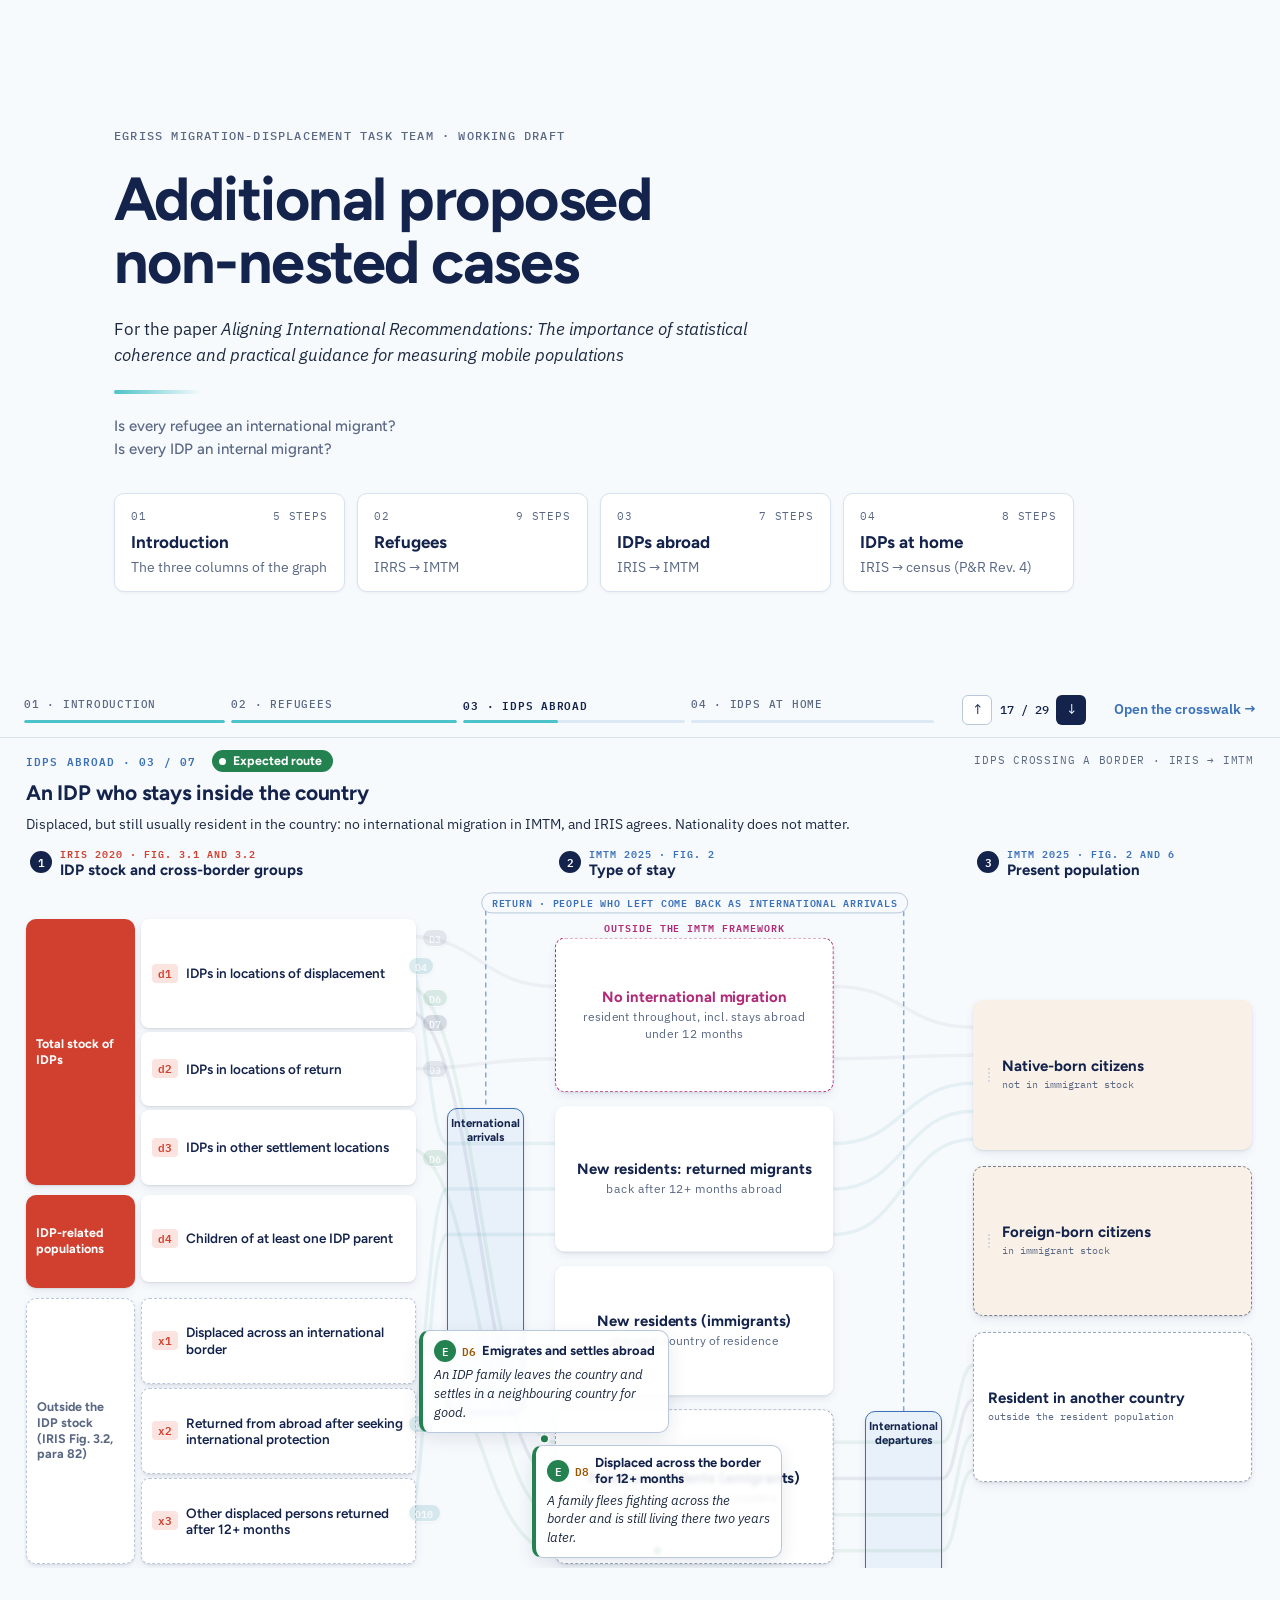
==== commit b90ca284: "Story copy: Left/Middle/Right column headings, captions short enough for two lines Co-Authored-By: C" ====
--- a/story.html
+++ b/story.html
@@ -23,7 +23,7 @@
     <div class="snav-btn">
       <button type="button" class="b-prev" id="prev" title="Previous step (↑)">↑</button>
       <span class="counter" id="counter">01 / 29</span>
-      <button type="button" class="b-next" id="next" title="Next step (↓ or space)">↓</button>
+      <button type="button" class="b-next" id="next" title="Next step (↓, → or space)">↓</button>
     </div>
     <a href="index.html">Open the crosswalk →</a>
   </nav>
@@ -55,7 +55,7 @@
       <span class="send-eye">End of the introduction</span>
       <h2>Now explore it yourself</h2>
       <div class="rule"></div>
-      <p>The full crosswalk has every route and case: click a pill for the case card with placements and paragraphs, click a box to isolate its routes, switch on the rare scenarios, or open the IDP timelines.</p>
+      <p>The full crosswalk has every route and case: click a numbered tag for the case card with placements and paragraphs, click a box to isolate its routes, switch on the rare scenarios, or open the IDP timelines.</p>
     </div>
     <div class="send-types">
       <span>The five types of non-nested case</span>
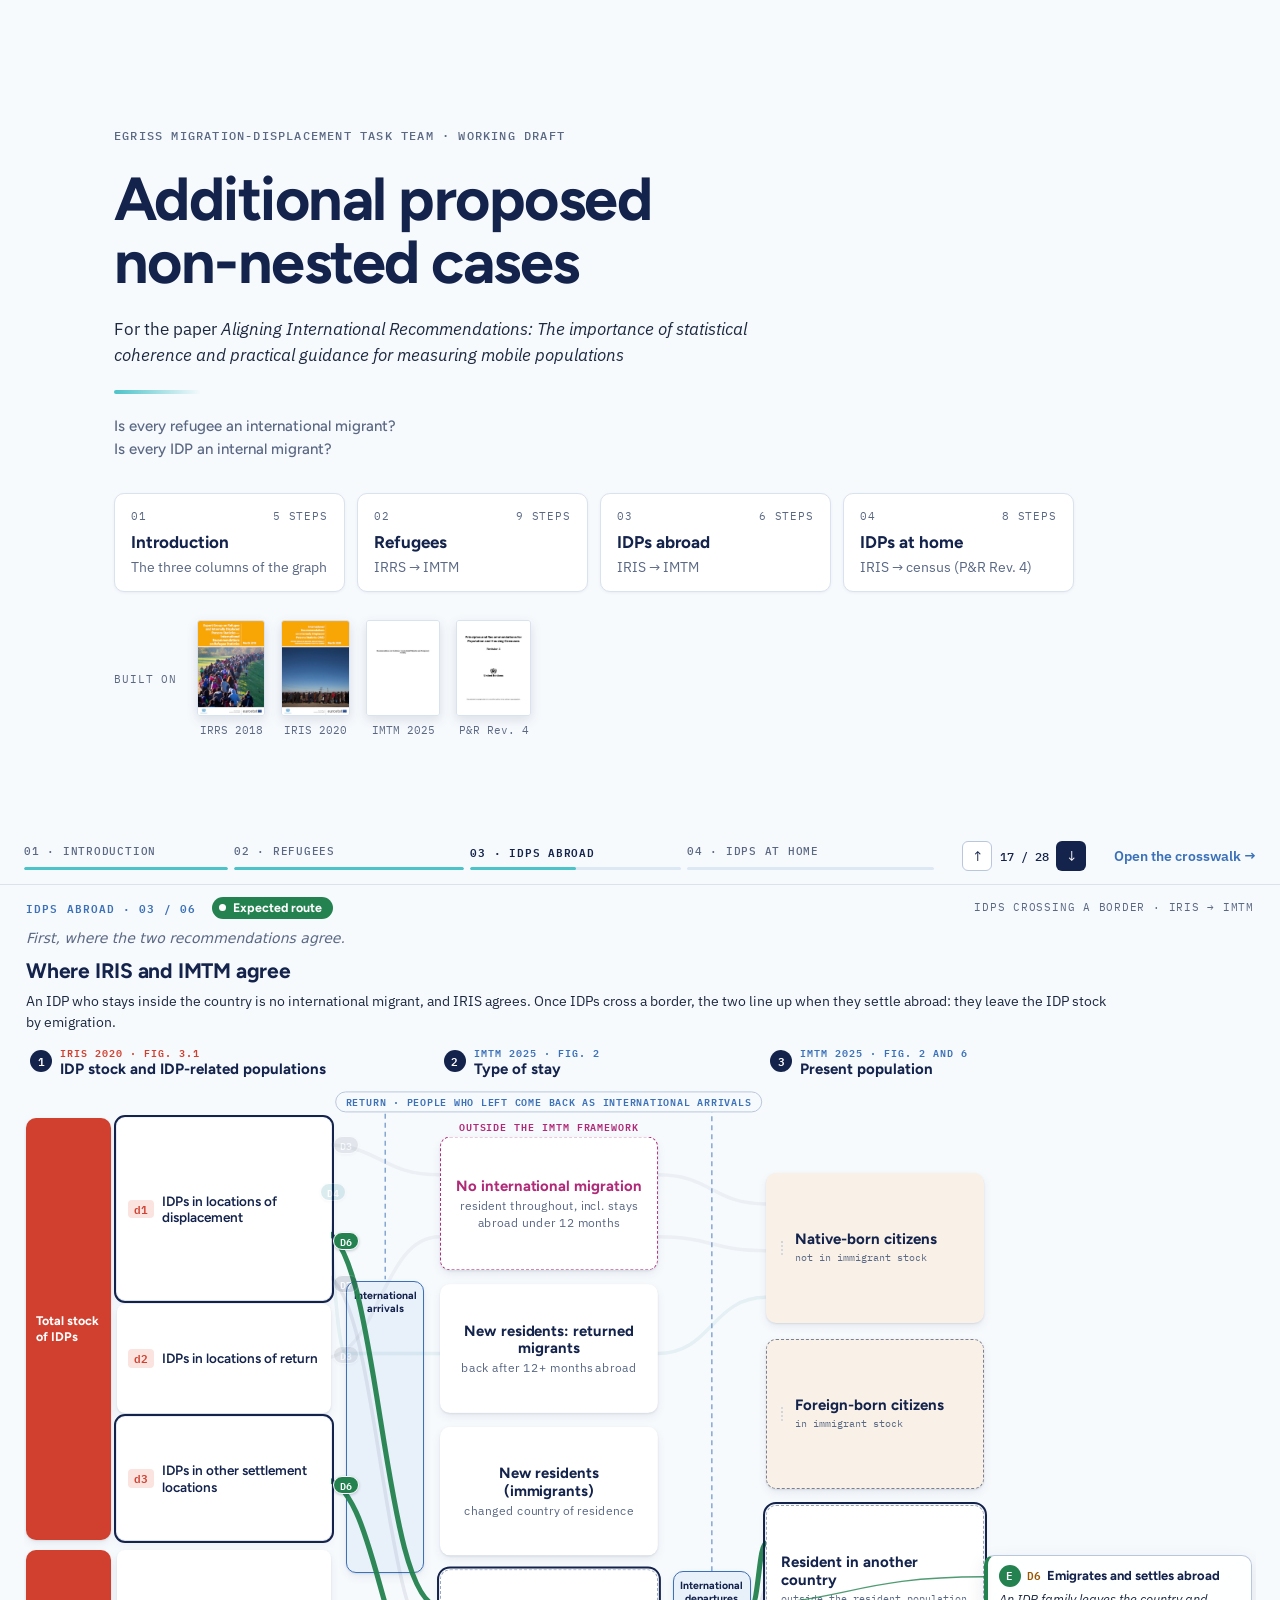
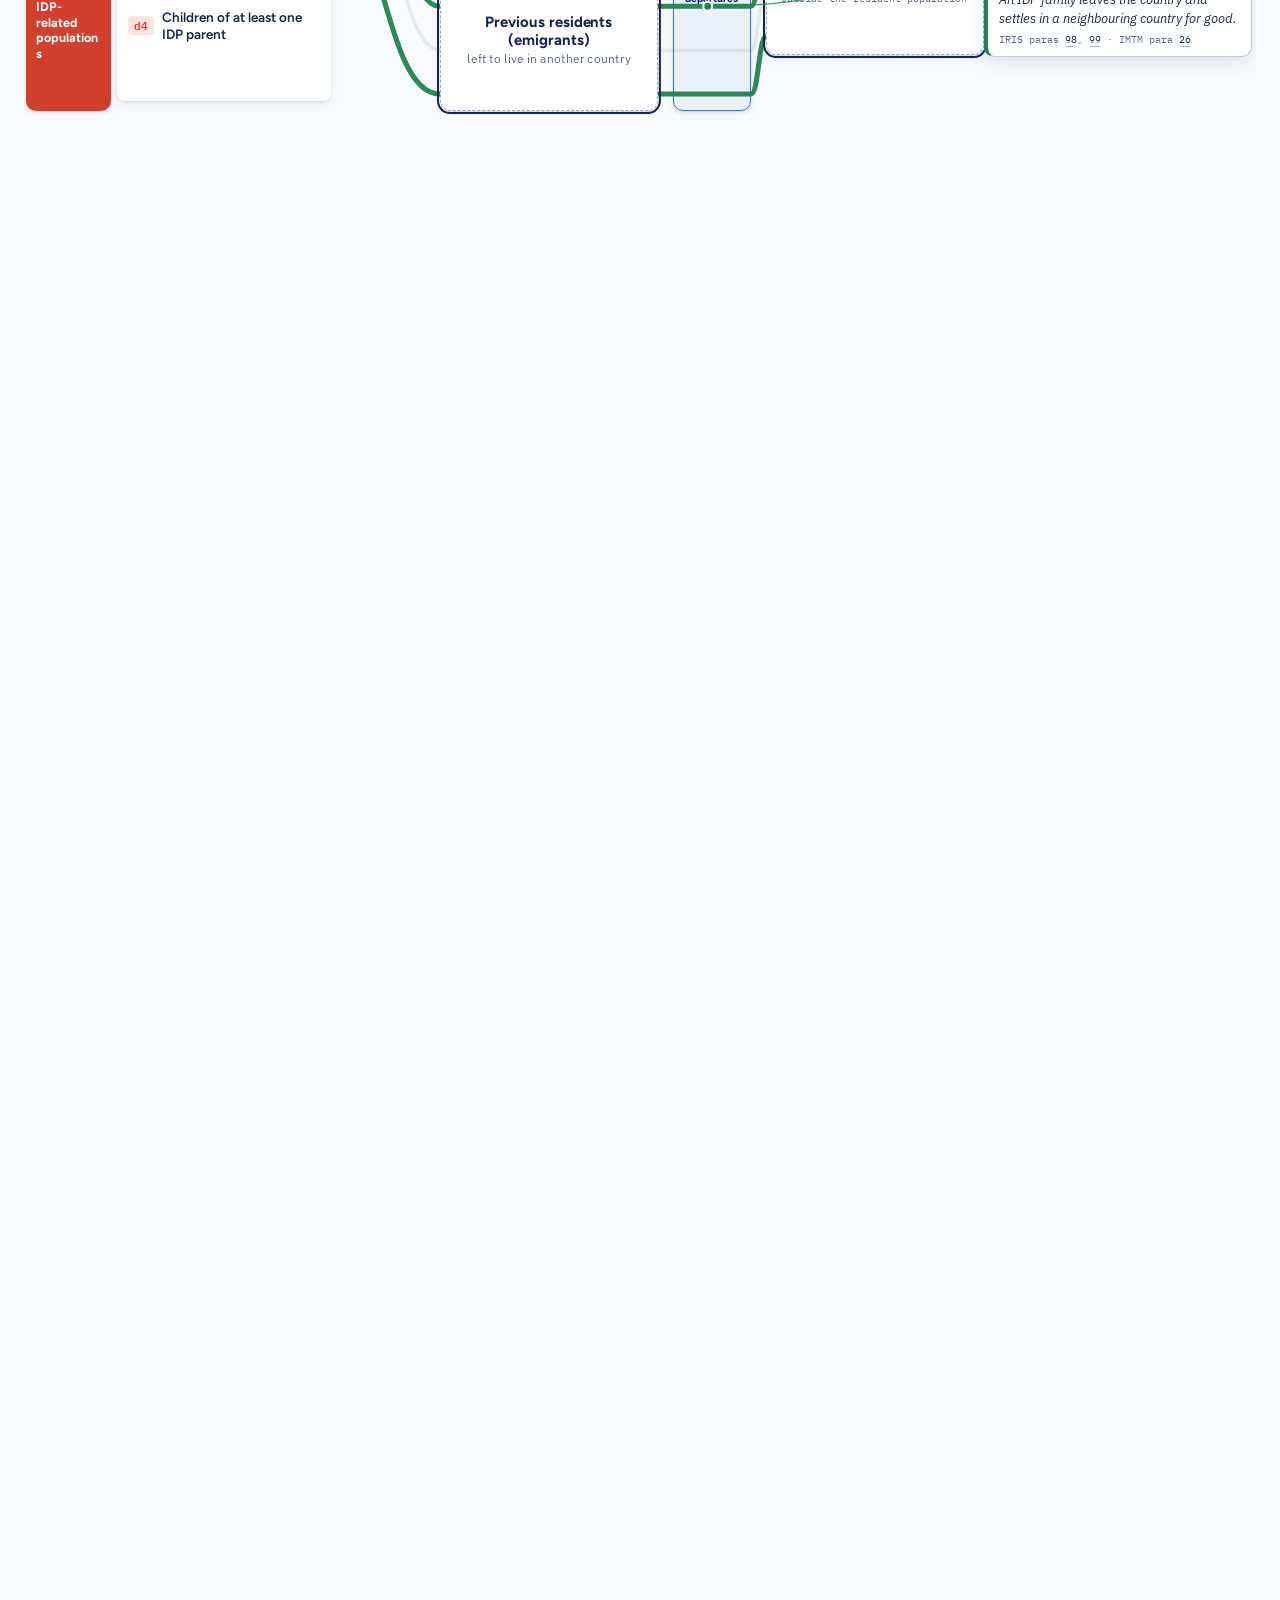
==== commit f4f92c8e: "Story v4 work in progress: notes lane, covers, type definitions, transitions, paragraph hovers Co-Au" ====
--- a/story.html
+++ b/story.html
@@ -15,6 +15,12 @@
   <div class="rule"></div>
   <div class="hero-q"><span>Is every refugee an international migrant?</span><span>Is every IDP an internal migrant?</span></div>
   <div class="hero-ch" id="heroCh"></div>
+  <div class="hero-recs"><span>Built on</span>
+    <figure><img src="covers/irrs.jpg" alt=""><figcaption>IRRS 2018</figcaption></figure>
+    <figure><img src="covers/iris.jpg" alt=""><figcaption>IRIS 2020</figcaption></figure>
+    <figure><img src="covers/imtm.jpg" alt=""><figcaption>IMTM 2025</figcaption></figure>
+    <figure><img src="covers/pr.jpg" alt=""><figcaption>P&amp;R Rev. 4</figcaption></figure>
+  </div>
 </header>
 
 <div class="walk">
@@ -33,6 +39,7 @@
         <div class="caprow-l"><span class="eyebrow" id="eyebrow"></span><span class="caps" id="caps"></span><span class="types" id="types"></span></div>
         <span class="gtitle" id="gtitle"></span>
       </div>
+      <p class="bridge" id="bridge"></p>
       <h2 id="head"></h2>
       <div class="lead" id="lead"></div>
       <div class="stage" id="stage">
@@ -42,7 +49,7 @@
         <div class="layer pills" id="pills"></div>
         <div class="layer notes" id="notes"></div>
         <div class="pop" id="hov"></div>
-        <div class="pop tip" id="tip"></div>
+        <div class="pop" id="tip"></div>
       </div>
     </div>
     <div class="steps" id="steps"></div>
@@ -51,31 +58,11 @@
 
 <section class="send">
   <div class="send-in">
-    <div class="send-hd">
-      <span class="send-eye">End of the introduction</span>
-      <h2>Now explore it yourself</h2>
-      <div class="rule"></div>
-      <p>The full crosswalk has every route and case: click a numbered tag for the case card with placements and paragraphs, click a box to isolate its routes, switch on the rare scenarios, or open the IDP timelines.</p>
-    </div>
-    <div class="send-types">
-      <span>The five types of non-nested case</span>
-      <div>
-        <div><span class="n" style="background:var(--v-never)">1</span><span>Never moved</span></div>
-        <div><span class="n" style="background:var(--v-temp)">2</span><span>Not yet or not visible</span></div>
-        <div><span class="n" style="background:var(--v-other)">3</span><span>Migrant for a different reason</span></div>
-        <div><span class="n" style="background:var(--v-ret)">4</span><span>Counted differently</span></div>
-        <div><span class="n n5">5</span><span>Misalignment, the only type left unsettled</span></div>
-      </div>
-    </div>
-    <div class="send-links">
-      <a href="index.html#residents"><span class="k">View 1 · IRRS 2018 · IMTM 2025</span><span class="t">Refugees and international migration</span><span class="d">Every route and case card, with the paragraphs behind each placement.</span><span class="go">Open view 1 →</span></a>
-      <a href="index.html#temporary"><span class="k">View 2 · IRIS 2020 · IMTM · P&amp;R</span><span class="t">IDPs: IRIS against IMTM and the census</span><span class="d">Both IDP comparisons, and the worked timelines for an IDP who crosses a border.</span><span class="go">Open view 2 →</span></a>
-      <a href="index.html#nest"><span class="k">Overview · IRRS · IMTM · IRIS</span><span class="t">All cases on one picture</span><span class="d">Every NEST case placed on one diagram, filterable by type.</span><span class="go">Open the overview →</span></a>
-    </div>
-    <div class="send-act">
-      <a class="sbtn" href="index.html">Open the crosswalk →</a>
-      <button type="button" id="restart">Back to the start ↑</button>
-    </div>
+    <span class="send-eye">End of the walk-through</span>
+    <h2>A working draft</h2>
+    <div class="rule"></div>
+    <p>This walk-through and the <a href="index.html">full crosswalk</a> are a live draft for discussion in the EGRISS Migration-Displacement task team. Both change as the paper does.</p>
+    <p>An open question for the next step: could refugee data from UNHCR, displacement data from DTM, or other sources tell us how many people follow some of these routes?</p>
   </div>
 </section>
 
--- a/story.css
+++ b/story.css
@@ -1,6 +1,6 @@
 /* Story walk-through: one step per screen, the graph built from cards (story.js) */
 :root{--deep:#072d62;--tint2:#dde8f5;--ease-s:cubic-bezier(.2,0,.1,1);--card-sh:0 1px 2px rgba(20,35,76,.10),0 4px 10px rgba(20,35,76,.07)}
-html{scroll-snap-type:y mandatory}
+html{scroll-snap-type:y proximity}
 body.story{margin:0;padding:0;background:var(--bg);color:var(--ink);font-family:var(--f-body);-webkit-font-smoothing:antialiased}
 .story a{color:var(--imtm);text-decoration:none}.story a:hover{color:var(--strong);text-decoration:underline}
 .story button{font:inherit}
@@ -54,6 +54,8 @@
 .ty{display:inline-flex;align-items:center;gap:7px;padding:3px 11px 3px 7px;border-radius:999px;color:#fff;font-family:var(--f-display);font-weight:700;font-size:12.5px;line-height:1.3;white-space:nowrap;transition:opacity .25s var(--ease-s)}
 .ty::before{content:"";width:7px;height:7px;border-radius:50%;background:#fff}
 .gtitle{font-family:var(--f-mono);font-size:11px;letter-spacing:.07em;text-transform:uppercase;color:var(--muted);white-space:nowrap}
+.bridge{margin:0;padding:0 2px;font-family:var(--f-display);font-size:14px;font-weight:500;font-style:italic;color:var(--muted)}
+.bridge:empty{display:none}
 .pane h2{margin:0;padding:0 2px;font-family:var(--f-display);font-weight:700;font-size:21px;line-height:1.2;letter-spacing:-.01em;color:var(--strong);text-wrap:balance}
 .lead{padding:0 2px;max-width:1100px;font-size:14px;line-height:1.55}
 .lead p{margin:0;text-wrap:pretty;display:-webkit-box;-webkit-box-orient:vertical;-webkit-line-clamp:2;overflow:hidden}
@@ -124,7 +126,7 @@
 
 /* gates, pills, notes, popups (positioned by story.js) */
 .gate{position:absolute;box-sizing:border-box;border-radius:10px;background:#e8f0fa;border:1.5px solid var(--imtm);box-shadow:var(--card-sh);display:flex;justify-content:center;padding-top:8px;transition:opacity .45s var(--ease-s)}
-.gate span{font-family:var(--f-display);font-size:11.5px;font-weight:700;line-height:1.2;color:var(--strong);text-align:center}
+.gate span{font-family:var(--f-display);font-size:10.5px;padding:0 3px;font-weight:700;line-height:1.2;color:var(--strong);text-align:center}
 .loop-lab{position:absolute;transform:translate(-50%,-50%);white-space:nowrap;padding:2px 10px;border-radius:999px;background:var(--bg);border:1px solid var(--line-strong);font-family:var(--f-mono);font-size:9.5px;font-weight:600;letter-spacing:.08em;color:var(--imtm)}
 .pill{position:absolute;height:18px;box-sizing:border-box;padding:0 5px;border-radius:9px;display:grid;place-items:center;color:#fff;border:1.5px solid #fff;font-family:var(--f-mono);font-size:10px;font-weight:600;pointer-events:auto;cursor:pointer;box-shadow:0 1px 3px rgba(20,35,76,.25);transition:opacity .3s var(--ease-s)}
 .num{flex-shrink:0;display:inline-grid;place-items:center;min-width:22px;height:22px;padding:0 5px;box-sizing:border-box;border-radius:999px;color:#fff;font-family:var(--f-mono);font-size:10.5px;font-weight:600}
@@ -151,32 +153,38 @@
 
 /* steps: one invisible screen per step, laid over the pane */
 .steps{grid-row:1;grid-column:1;pointer-events:none;display:flex;flex-direction:column;width:100%;position:relative;z-index:1}
-.sstep{min-height:100vh;scroll-snap-align:start;scroll-snap-stop:always}
+.sstep{min-height:100vh;scroll-snap-align:start}
 .sr{position:absolute;width:1px;height:1px;overflow:hidden;clip:rect(0 0 0 0);white-space:nowrap}
 
-/* end */
+/* end: a plain closing note */
 .send{scroll-snap-align:start;background:var(--strong);color:#fff}
-.send-in{max-width:1100px;margin:0 auto;padding:12vh 24px 14vh;display:flex;flex-direction:column;gap:28px}
-.send-hd{display:flex;flex-direction:column;gap:16px;max-width:62ch}
+.send-in{max-width:760px;margin:0 auto;padding:16vh 24px 18vh;display:flex;flex-direction:column;gap:18px}
 .send .send-eye{color:var(--teal)}
-.send h2{margin:0;font-family:var(--f-display);font-weight:700;font-size:clamp(1.8rem,3.2vw,2.6rem);line-height:1.1;letter-spacing:-.02em;color:#fff}
+.send h2{margin:0;font-family:var(--f-display);font-weight:700;font-size:clamp(1.8rem,3.2vw,2.4rem);line-height:1.1;letter-spacing:-.02em;color:#fff}
 .send .rule{width:72px;height:3px}
 .send p{margin:0;font-size:1.08rem;line-height:1.65;color:#cfe0f4;text-wrap:pretty}
-.send-types{display:flex;flex-direction:column;gap:12px;padding:18px 0;border-top:1px solid rgba(255,255,255,.16);border-bottom:1px solid rgba(255,255,255,.16)}
-.send-types>span{font-family:var(--f-mono);font-size:11.5px;letter-spacing:.08em;text-transform:uppercase;color:#cfe0f4}
-.send-types>div{display:grid;grid-template-columns:repeat(auto-fit,minmax(170px,1fr));gap:12px 20px}
-.send-types>div>div{display:flex;gap:10px;align-items:center;font-size:14.5px;line-height:1.35}
-.send-types .n{flex-shrink:0;display:inline-grid;place-items:center;width:26px;height:26px;border-radius:50%;color:#fff;font-family:var(--f-mono);font-size:12px;font-weight:600}
-.send-types .n5{background:#fff;color:var(--strong)}
-.send-links{display:grid;grid-template-columns:repeat(auto-fit,minmax(260px,1fr));gap:14px}
-.send-links a{display:flex;flex-direction:column;gap:8px;padding:20px;border-radius:12px;background:var(--deep);border:1px solid rgba(255,255,255,.14);color:#fff;text-decoration:none;transition:border-color .15s var(--ease-s)}
-.send-links a:hover{border-color:var(--teal);color:#fff;text-decoration:none}
-.send-links .k{font-family:var(--f-mono);font-size:11px;letter-spacing:.08em;text-transform:uppercase;color:var(--teal)}
-.send-links .t{font-family:var(--f-display);font-weight:700;font-size:18px;line-height:1.25}
-.send-links .d{font-size:14px;line-height:1.5;color:#cfe0f4}
-.send-links .go{margin-top:auto;font-size:14px;font-weight:600;color:var(--teal)}
-.send-act{display:flex;align-items:center;gap:20px;flex-wrap:wrap}
-.send .sbtn{display:inline-block;padding:14px 22px;border-radius:8px;background:var(--teal);color:var(--strong);font-family:var(--f-display);font-weight:700;font-size:16px;text-decoration:none}
-.send .sbtn:hover{filter:brightness(1.06);color:var(--strong);text-decoration:none}
-#restart{all:unset;cursor:pointer;font-size:14px;font-weight:600;color:#cfe0f4}
-#restart:hover{color:#fff;text-decoration:underline}
+.send a{color:#fff;text-decoration:underline;text-underline-offset:3px}
+.send a:hover{color:var(--teal)}
+
+/* lane on the right of the graph: notes, covers, type definitions */
+.lane{grid-row:1 / span 2;grid-column:6;min-height:0;padding:6px 0 4px 8px;display:flex;flex-direction:column;justify-content:center;pointer-events:auto}
+.cover{margin:0;display:flex;flex-direction:column;gap:10px;align-items:flex-start;animation:coin .45s var(--ease-s) both}
+.cover img{width:150px;height:auto;border-radius:4px;border:1px solid var(--line);box-shadow:0 6px 18px rgba(20,35,76,.14)}
+.cover figcaption{display:flex;flex-direction:column;gap:3px}
+.cover b{font-family:var(--f-display);font-size:14px;line-height:1.3;color:var(--strong)}
+.cover span{font-family:var(--f-mono);font-size:10.5px;color:var(--muted);letter-spacing:.04em}
+.tylist{display:flex;flex-direction:column;gap:10px}
+.tydef{display:flex;flex-direction:column;gap:5px;transition:opacity .3s var(--ease-s)}
+.tydef:not(.on){opacity:.32}
+.tydef .ty{align-self:flex-start}
+.tydef p{margin:0;font-size:12.5px;line-height:1.45}
+.note.tight .ct,.note.tight .rt{display:none}
+.note.tight p{font-size:12.5px;line-height:1.4}
+.stage.compact .tydef p{font-size:11.5px}
+.stage.compact .cover img{width:110px}
+/* hero: the recommendations behind the graph */
+.hero-recs{display:flex;align-items:flex-end;gap:16px;flex-wrap:wrap;margin-top:6px}
+.hero-recs>span{font-family:var(--f-mono);font-size:11px;letter-spacing:.08em;text-transform:uppercase;color:var(--muted);align-self:center;margin-right:4px}
+.hero-recs figure{margin:0;display:flex;flex-direction:column;gap:6px;align-items:center}
+.hero-recs img{height:96px;width:auto;border-radius:3px;border:1px solid var(--line);box-shadow:0 4px 12px rgba(20,35,76,.12)}
+.hero-recs figcaption{font-family:var(--f-mono);font-size:10.5px;color:var(--muted)}
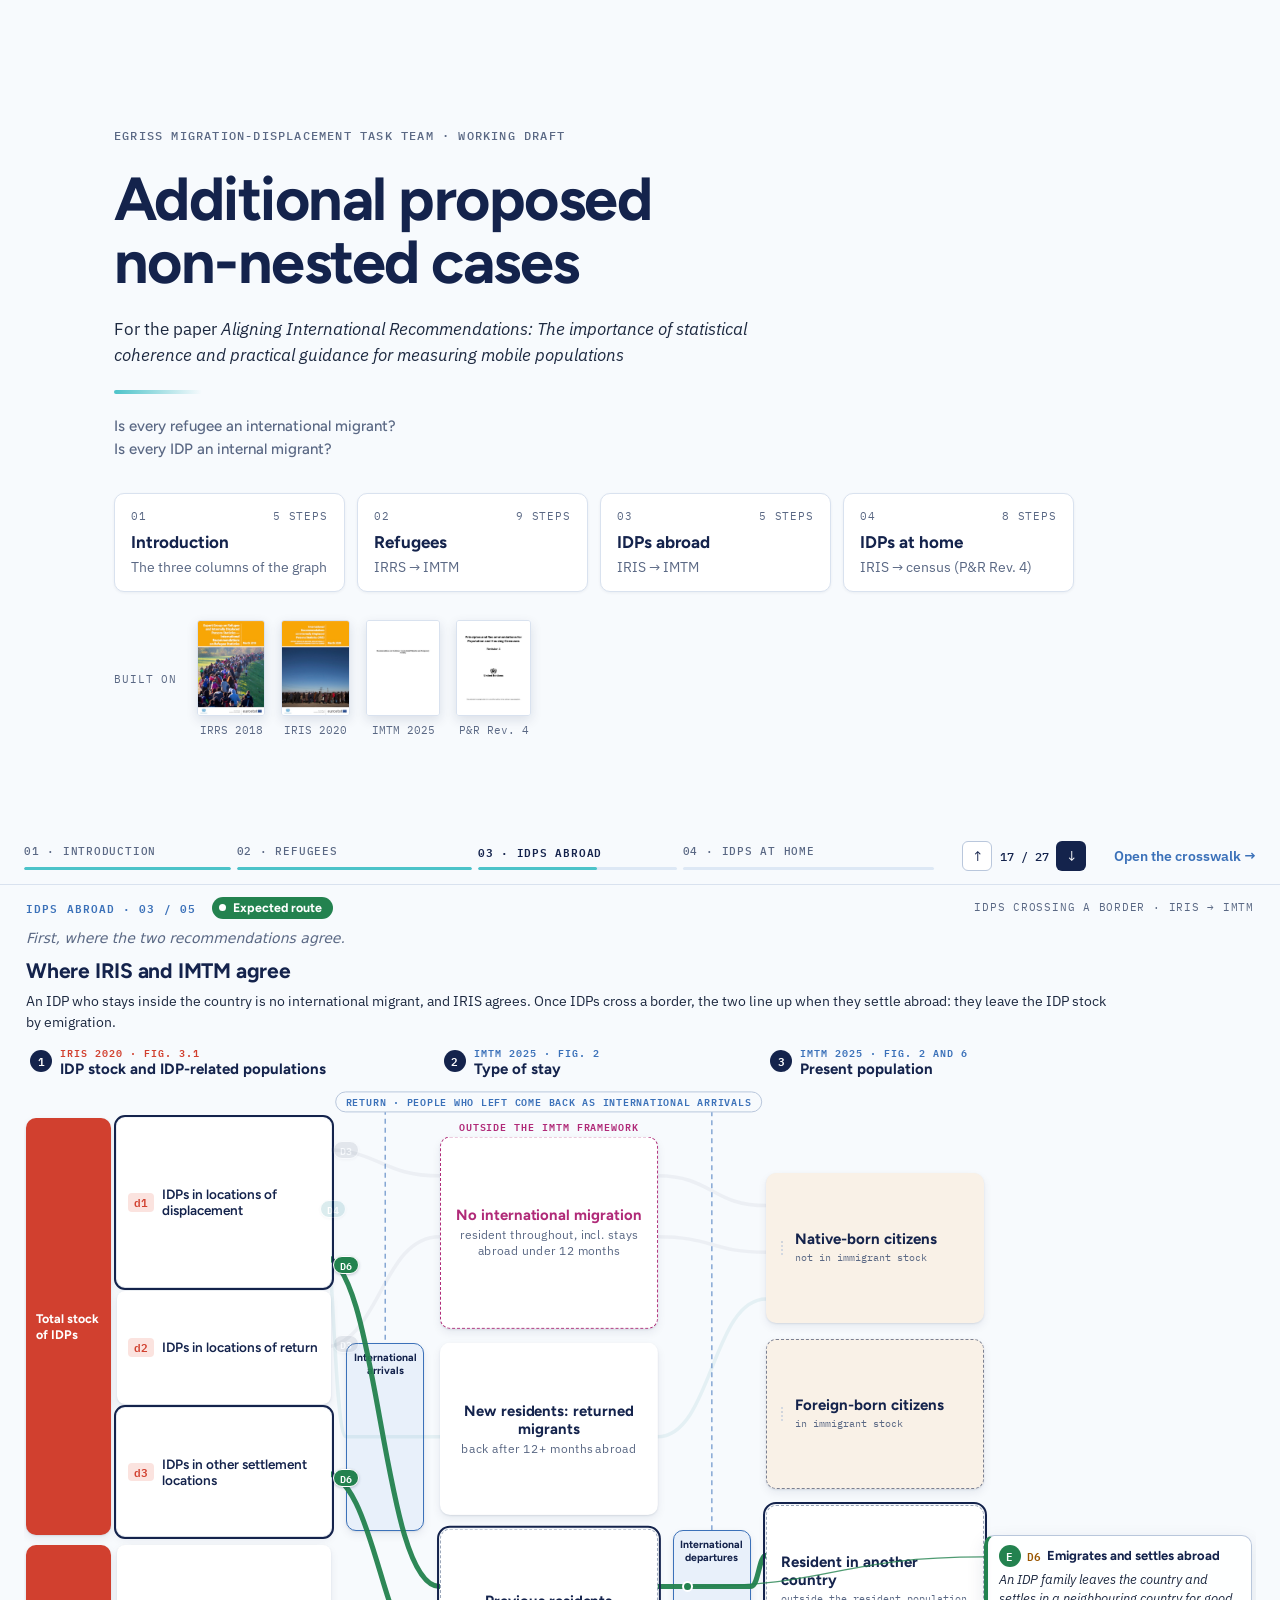
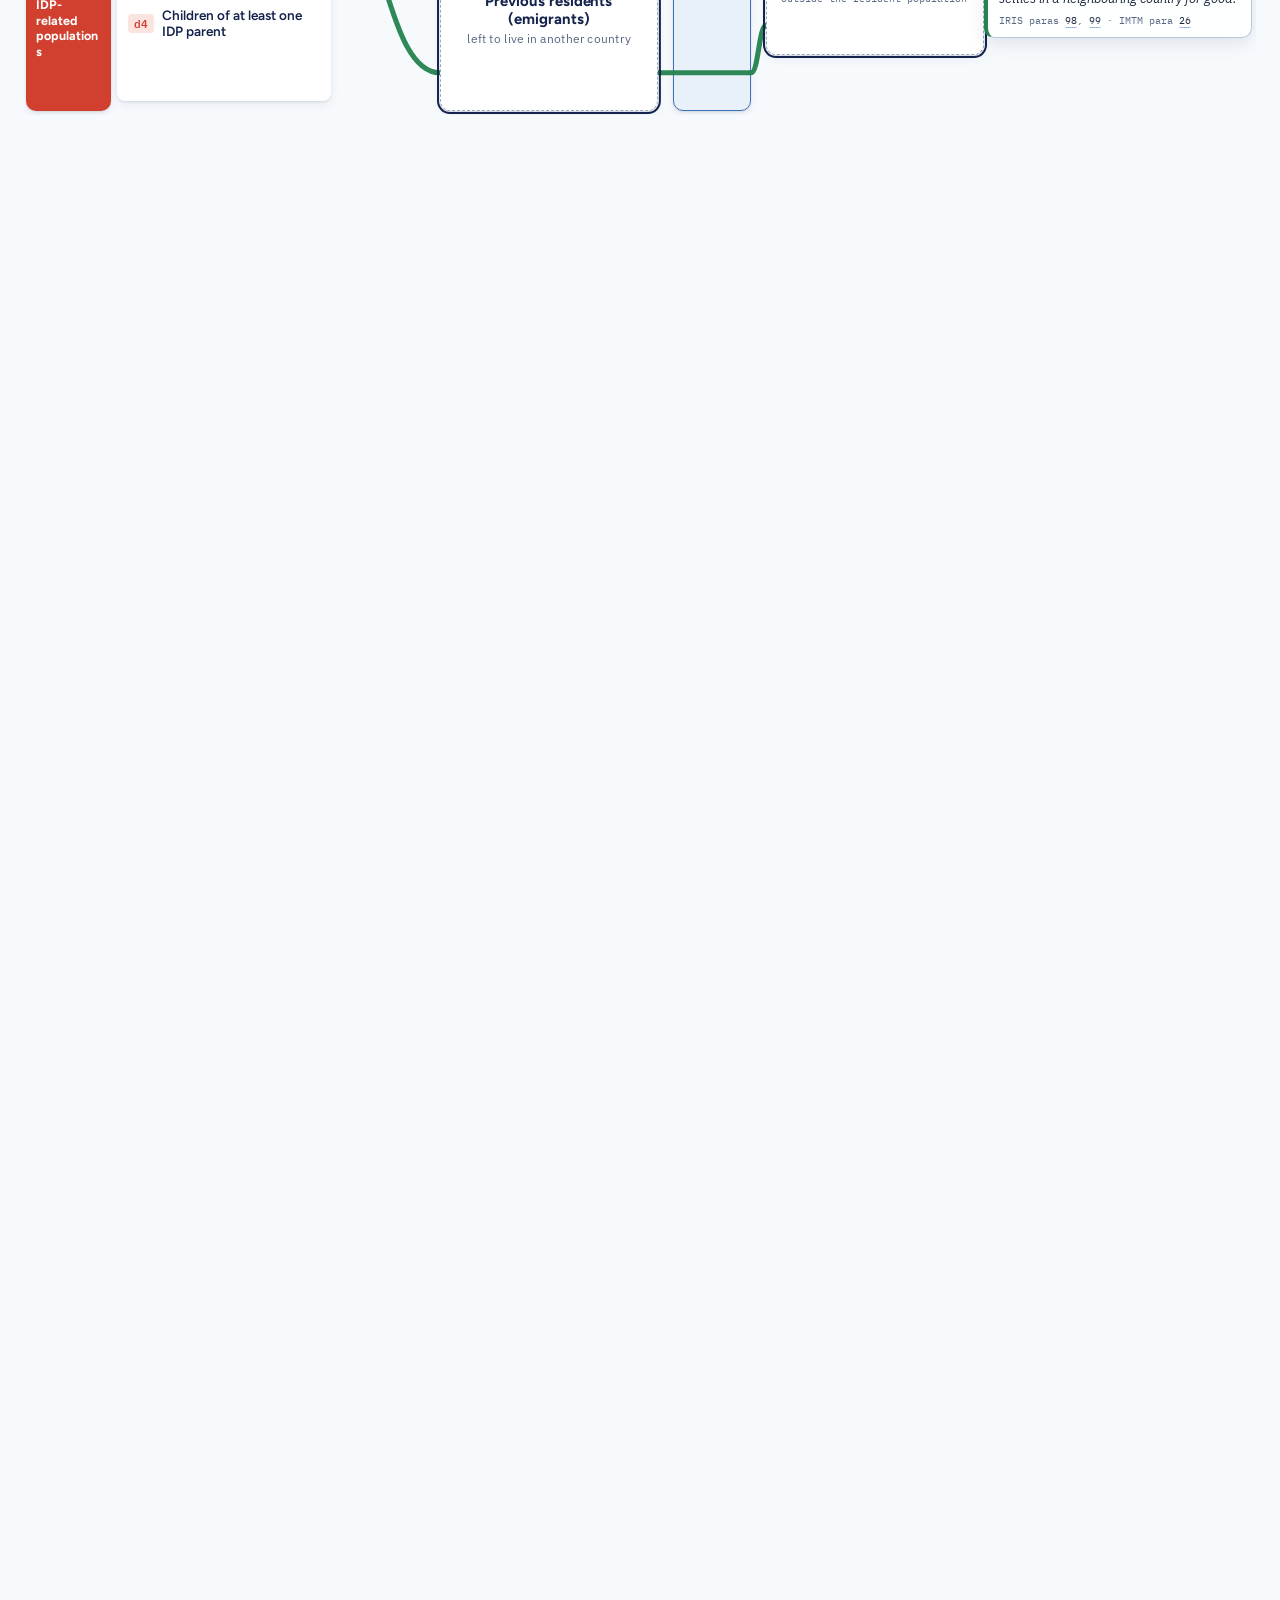
==== commit 97d7a78c: "P&R references renumbered to the final Revision 4; case N cites 2.61, 5.46, 5.54 Co-Authored-By: Cla" ====
--- a/story.html
+++ b/story.html
@@ -196,7 +196,7 @@
     <div class="legend" id="legendB"></div>
     <div class="casejump" id="jumpB"></div>
     <div class="scroll"><svg id="flowB" role="img" aria-label="Flow from IRIS categories through the type of move to the P&R census internal migration classification"></svg></div>
-    <p class="hint">P&amp;R defines internal migrants as people usually resident in a civil division who previously lived outside it; moves within a division are not migration (draft Rev. 4, para 5.64). Results depend on the geography used (major or smaller civil divisions, paras 5.69-5.70) and the measure: place of birth, previous residence and duration, or residence one or five years ago.</p>
+    <p class="hint">P&amp;R defines internal migrants as people usually resident in a civil division who previously lived outside it; moves within a division are not migration (Rev. 4, para 5.63). Results depend on the geography used (major or smaller civil divisions, paras 5.68-5.69) and the measure: place of birth, previous residence and duration, or residence one or five years ago.</p>
   </div>
   <aside class="casebox floatcase" id="irisdetail" hidden aria-live="polite"></aside>
 
--- a/story.css
+++ b/story.css
@@ -134,6 +134,8 @@
 .note .nh{display:flex;gap:8px;align-items:center;margin-bottom:5px}
 .note b{font-family:var(--f-display);font-weight:700;font-size:13.5px;line-height:1.25;color:var(--strong)}
 .note p{margin:0;font-style:italic;font-size:13.5px;line-height:1.45}
+.note .ob{display:block;margin-top:6px;padding-top:6px;border-top:1px solid var(--line);font-size:12.5px;line-height:1.4}
+.note .ob b{font-family:var(--f-mono);font-size:10px;letter-spacing:.06em;color:var(--imtm);margin-right:4px}
 .note .rt,.note .ct{display:block;margin-top:5px;font-family:var(--f-mono);font-size:10px;color:var(--muted)}
 .note .rt{font-size:9.5px;letter-spacing:.06em;text-transform:uppercase;margin-top:6px}
 .note.exp{border-left:4px solid var(--v-prot);padding:9px 11px}
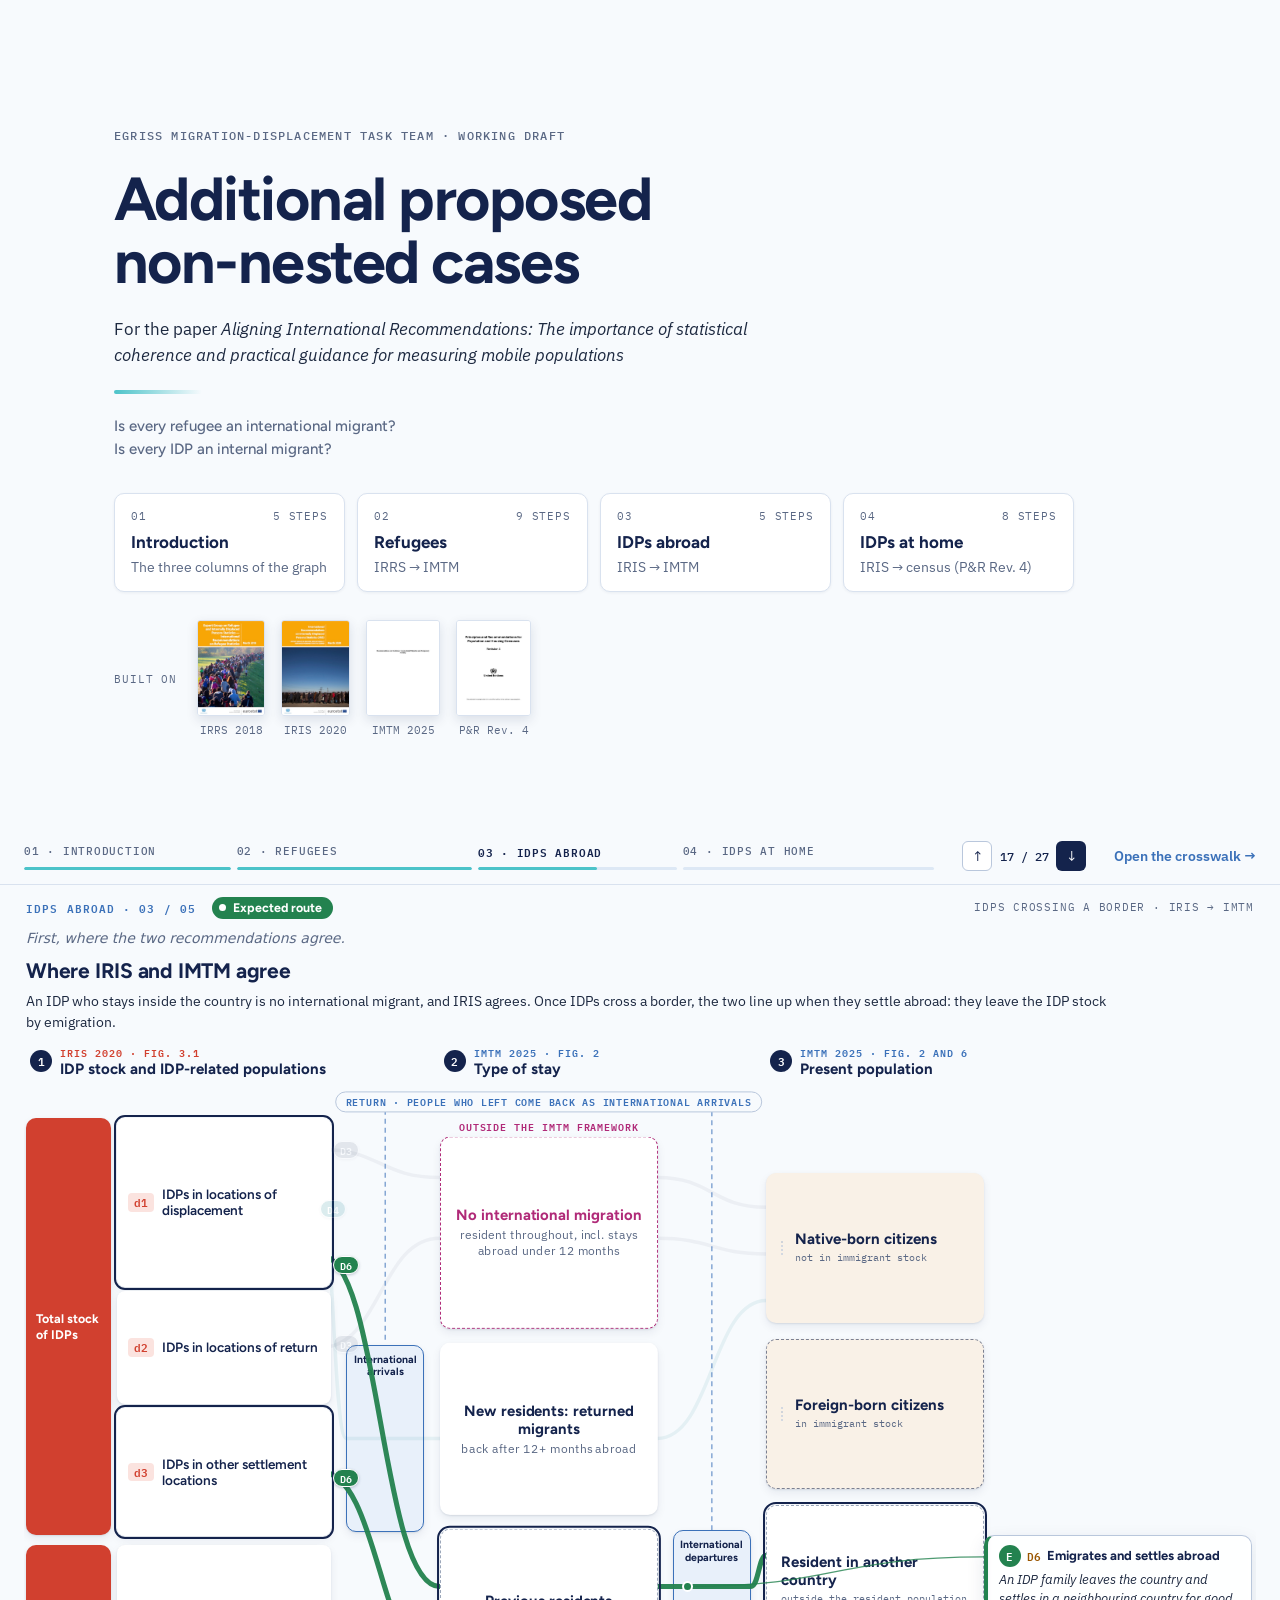
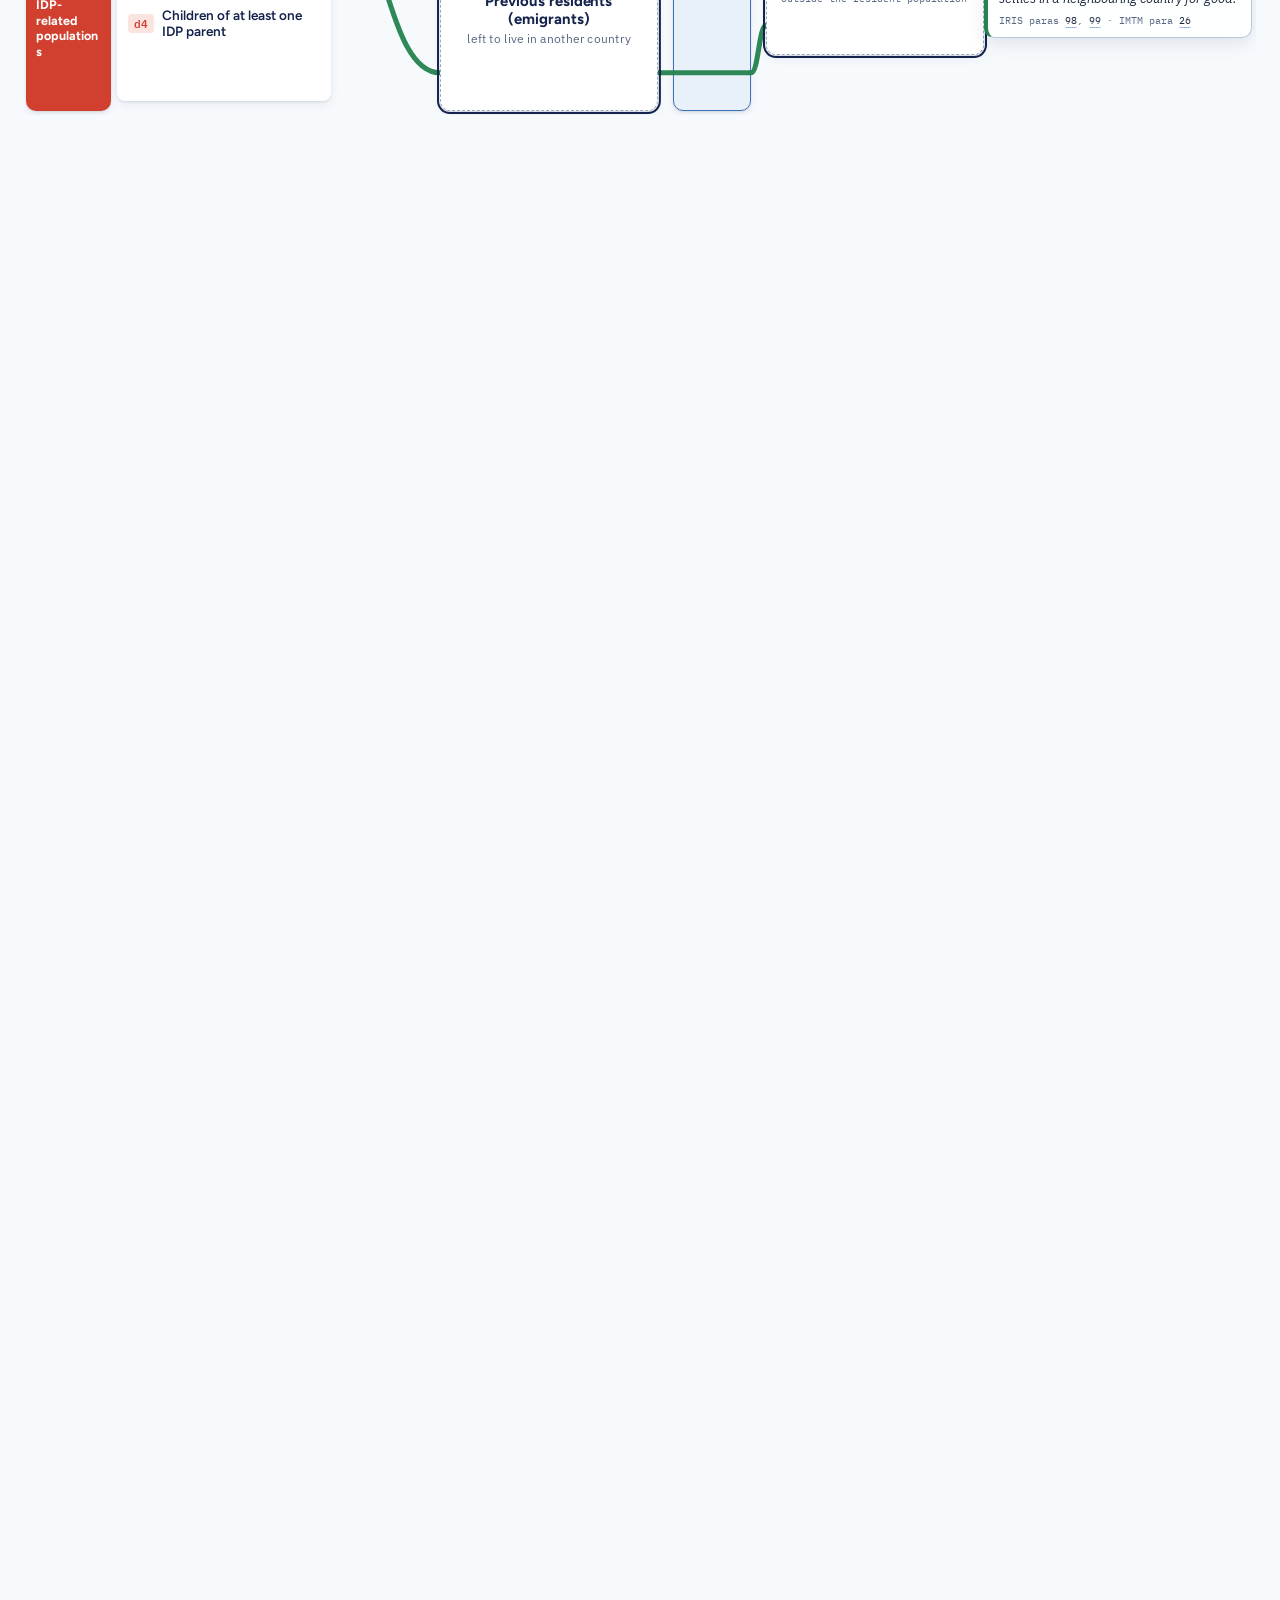
==== commit d61f0d06: "Census graph: routes for P2+, P7, P8 and P4 (new box: previous residence abroad, P&R 5.74); story: s" ====
--- a/story.html
+++ b/story.html
@@ -56,6 +56,14 @@
   </div>
 </div>
 
+<section class="ssum" id="summary" aria-labelledby="sumh">
+  <div class="ssum-in">
+    <span class="send-eye">Summary</span>
+    <h2 id="sumh">Every case in the walk-through, by type</h2>
+    <p>All the cases the walk-through highlights, across the three graphs. Click a case to go back to its step.</p>
+    <div class="sumgrid" id="sumgrid"></div>
+  </div>
+</section>
 <section class="send">
   <div class="send-in">
     <span class="send-eye">End of the walk-through</span>
--- a/story.css
+++ b/story.css
@@ -190,3 +190,19 @@
 .hero-recs figure{margin:0;display:flex;flex-direction:column;gap:6px;align-items:center}
 .hero-recs img{height:96px;width:auto;border-radius:3px;border:1px solid var(--line);box-shadow:0 4px 12px rgba(20,35,76,.12)}
 .hero-recs figcaption{font-family:var(--f-mono);font-size:10.5px;color:var(--muted)}
+
+/* summary: every case by type */
+.ssum{scroll-snap-align:start;background:var(--bg);border-top:1px solid var(--line)}
+.ssum-in{max-width:1280px;margin:0 auto;padding:10vh 24px 12vh;display:flex;flex-direction:column;gap:14px}
+.ssum h2{margin:0;font-family:var(--f-display);font-weight:700;font-size:clamp(1.6rem,2.6vw,2.2rem);line-height:1.15;letter-spacing:-.02em;color:var(--strong)}
+.ssum-in>p{margin:0;font-size:1rem;line-height:1.55;color:var(--muted)}
+.sumgrid{display:grid;grid-template-columns:repeat(auto-fit,minmax(220px,1fr));gap:18px;margin-top:10px;align-items:start}
+.sumcol{display:flex;flex-direction:column;gap:8px;padding:14px;border:1px solid var(--line);border-radius:12px;background:var(--surface);box-shadow:var(--card-sh)}
+.sumcol .ty{align-self:flex-start;white-space:normal}
+.sumdef{margin:0;font-size:12.5px;line-height:1.45;color:var(--muted)}
+.sumcol ul{list-style:none;margin:4px 0 0;padding:0;display:flex;flex-direction:column;gap:2px}
+.sumcol button{all:unset;cursor:pointer;display:grid;grid-template-columns:auto minmax(0,1fr);gap:8px;align-items:start;padding:6px;border-radius:8px;width:100%;box-sizing:border-box}
+.sumcol button:hover,.sumcol button:focus-visible{background:var(--sunk)}
+.sumcol button:focus-visible{outline:2px solid var(--focus)}
+.sumcol b{display:block;font-family:var(--f-display);font-size:13.5px;font-weight:600;line-height:1.3;color:var(--strong)}
+.sumcol small{display:block;font-family:var(--f-mono);font-size:10px;letter-spacing:.06em;text-transform:uppercase;color:var(--muted);margin-top:2px}
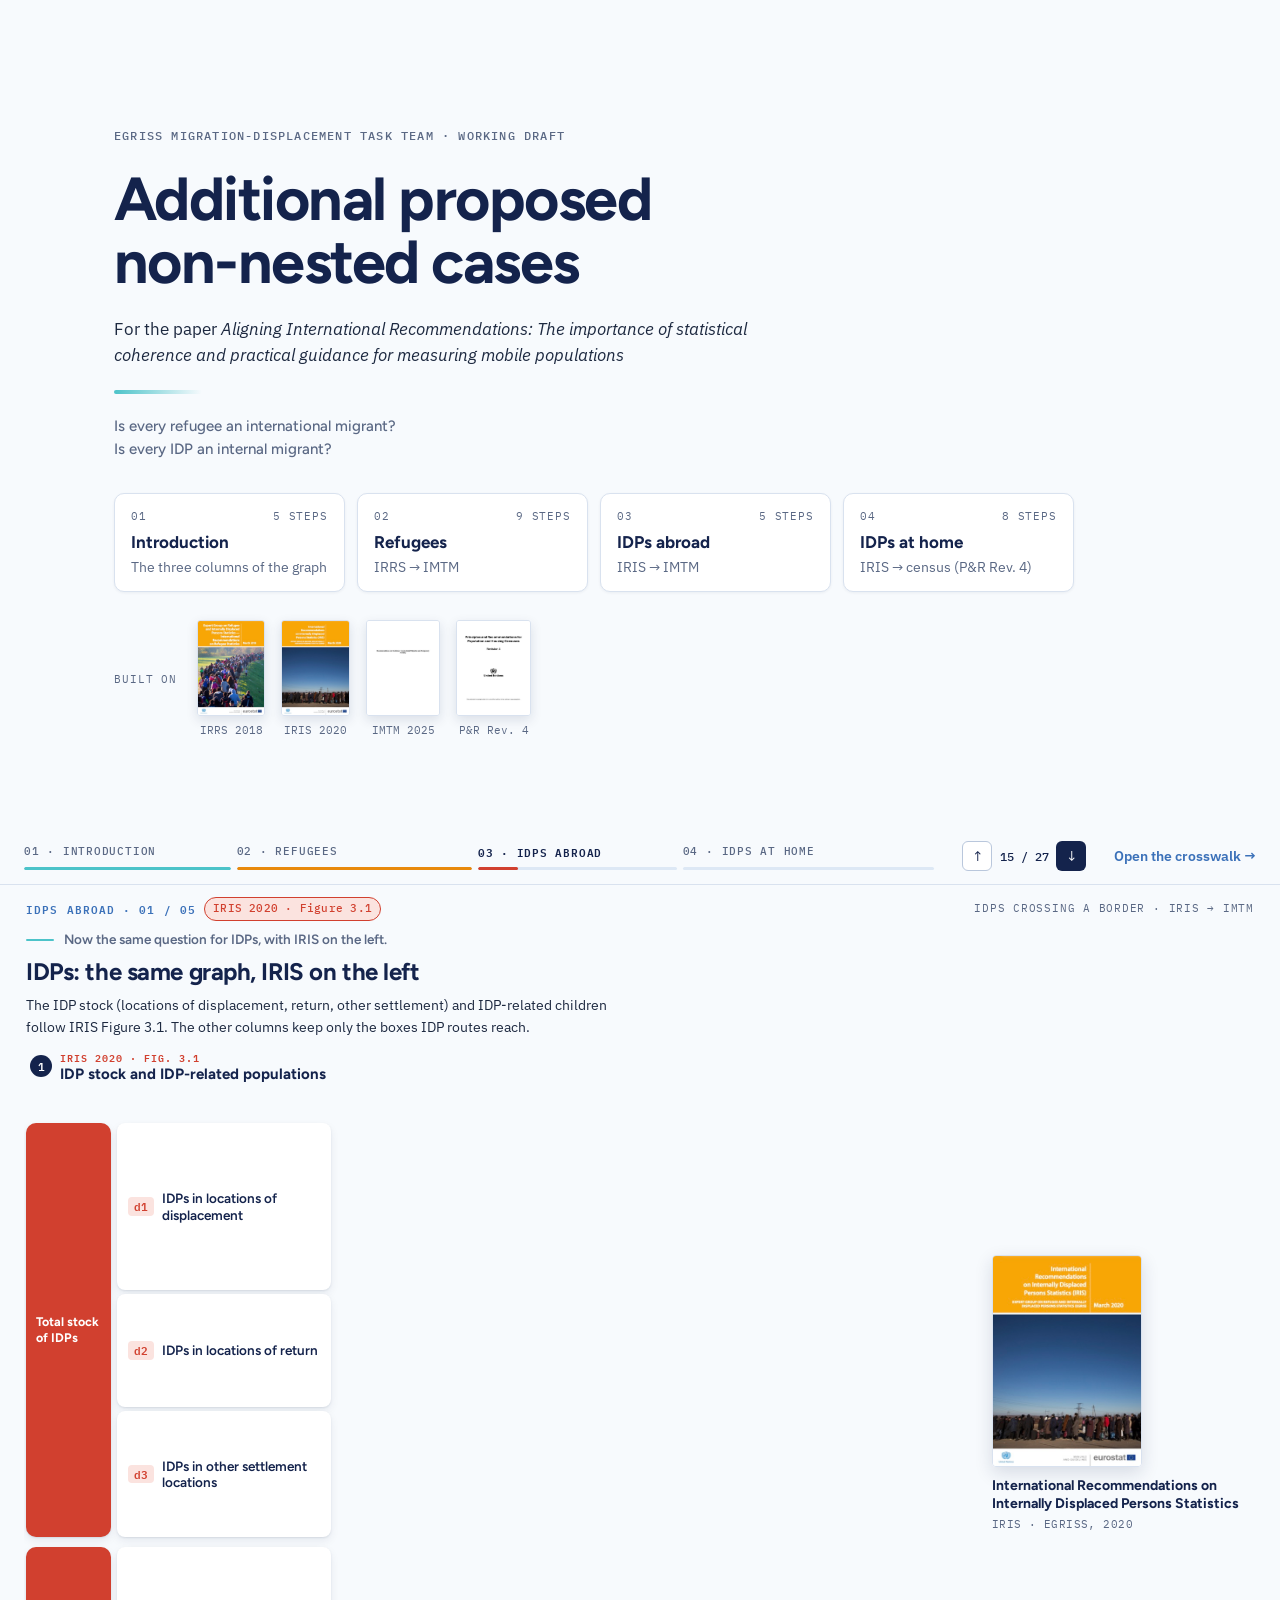
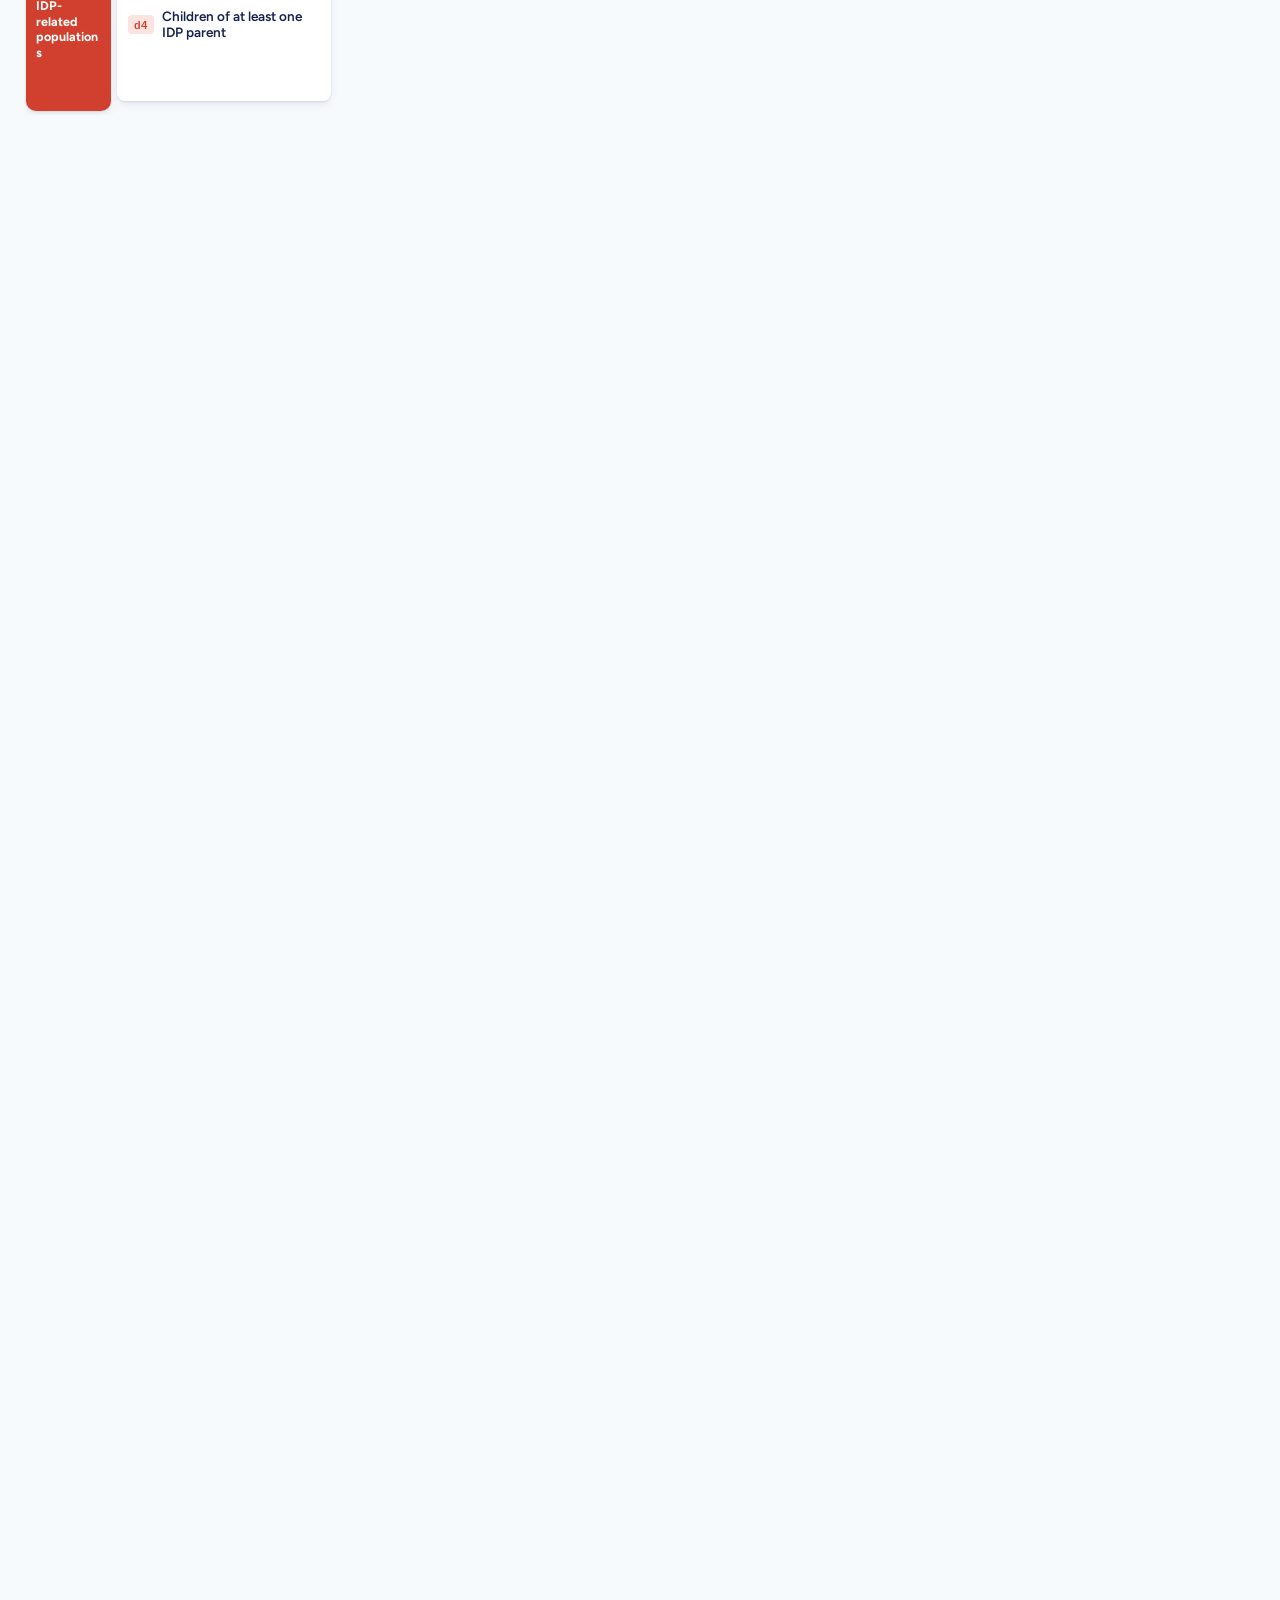
==== commit bee26c65: "Story polish: chapter cards, routes fade between steps, annotation-style notes, editorial caption, c" ====
--- a/story.html
+++ b/story.html
@@ -42,6 +42,7 @@
       <p class="bridge" id="bridge"></p>
       <h2 id="head"></h2>
       <div class="lead" id="lead"></div>
+      <div class="chap" id="chap"></div>
       <div class="stage" id="stage">
         <div class="layer gates" id="gates"></div>
         <svg class="routes" id="routes"></svg>
--- a/story.css
+++ b/story.css
@@ -206,3 +206,42 @@
 .sumcol button:focus-visible{outline:2px solid var(--focus)}
 .sumcol b{display:block;font-family:var(--f-display);font-size:13.5px;font-weight:600;line-height:1.3;color:var(--strong)}
 .sumcol small{display:block;font-family:var(--f-mono);font-size:10px;letter-spacing:.06em;text-transform:uppercase;color:var(--muted);margin-top:2px}
+
+/* polish: chapter cards */
+.chap{position:absolute;inset:0 -24px;z-index:20;background:var(--strong);color:#fff;border-radius:0;opacity:0;visibility:hidden;transition:opacity .5s var(--ease-s),visibility 0s linear .5s;overflow:hidden}
+.chap.on{opacity:1;visibility:visible;transition:opacity .5s var(--ease-s)}
+.chap::after{content:"";position:absolute;right:-8%;top:-30%;width:60%;height:160%;background:radial-gradient(closest-side,rgba(76,195,201,.16),rgba(76,195,201,0));pointer-events:none}
+.chap-in{height:100%;max-width:1180px;margin:0 auto;padding:0 48px;box-sizing:border-box;display:grid;grid-template-columns:minmax(0,1fr) auto;align-items:center;gap:64px}
+.chap-t{display:flex;flex-direction:column;gap:14px}
+.chap.on .chap-t>*{animation:coin .6s var(--ease-s) both}
+.chap.on .chap-t>*:nth-child(2){animation-delay:.06s}.chap.on .chap-t>*:nth-child(3){animation-delay:.12s}.chap.on .chap-t>*:nth-child(4){animation-delay:.18s}.chap.on .chap-t>*:nth-child(5){animation-delay:.24s}.chap.on .chap-t>*:nth-child(6){animation-delay:.4s}
+.chap-n{font-family:var(--f-display);font-weight:700;font-size:clamp(5rem,11vw,9rem);line-height:.85;letter-spacing:-.04em;color:var(--teal)}
+.chap-k{font-family:var(--f-mono);font-size:12px;letter-spacing:.1em;text-transform:uppercase;color:#cfe0f4}
+.chap h2{margin:0;font-family:var(--f-display);font-weight:700;font-size:clamp(2.4rem,4.6vw,3.6rem);line-height:1.02;letter-spacing:-.025em;color:#fff}
+.chap-s{font-family:var(--f-mono);font-size:13px;letter-spacing:.06em;color:var(--teal)}
+.chap p{margin:6px 0 0;max-width:46ch;font-size:1.15rem;line-height:1.55;color:#dbe7f6;text-wrap:pretty}
+.chap-go{margin-top:18px;font-family:var(--f-mono);font-size:11px;letter-spacing:.1em;text-transform:uppercase;color:#8fa6c8}
+.chap-c{margin:0}
+.chap-c img{display:block;width:clamp(180px,20vw,260px);height:auto;border-radius:4px;box-shadow:0 30px 60px rgba(0,0,0,.35),0 8px 18px rgba(0,0,0,.25);transform:rotate(2deg)}
+.chap.on .chap-c img{animation:coverin .8s var(--ease-s) .15s both}
+@keyframes coverin{from{opacity:0;transform:translateY(18px) rotate(5deg)}to{opacity:1;transform:rotate(2deg)}}
+@keyframes fadein{to{opacity:1}}
+.schap{min-height:100vh}
+/* polish: editorial caption */
+.bridge{display:flex;align-items:center;gap:10px;font-style:normal;font-family:var(--f-display);font-size:13.5px;font-weight:600;color:var(--muted)}
+.bridge::before{content:"";flex:0 0 28px;height:2px;border-radius:1px;background:var(--teal)}
+.pane h2{font-size:24px;letter-spacing:-.018em}
+.lead{max-width:78ch}
+/* polish: notes as annotations */
+.note{background:color-mix(in srgb,var(--bg) 92%,transparent);border:0;border-left:3px solid var(--tc,var(--strong));border-radius:0 6px 6px 0;box-shadow:none;padding:6px 4px 6px 14px}
+.note .nh{align-items:baseline;gap:10px;margin-bottom:4px}
+.note .nn{flex-shrink:0;font-family:var(--f-display);font-weight:300;font-size:30px;line-height:.9;letter-spacing:-.03em;color:var(--tc,var(--strong));min-width:24px}
+.note b{font-size:14px}
+.note.exp{border-left:3px solid var(--v-prot);padding:6px 4px 6px 14px}
+.note.exp .nh{gap:8px}
+.note .ob{border-top:1px dashed var(--line-strong)}
+/* polish: softer graph changes and tactile cards */
+.cat,.box,.cell,.rbox{transition:opacity .45s var(--ease-s),box-shadow .2s var(--ease-s),transform .2s var(--ease-s),outline-color .3s}
+.cat:hover,.box:hover,.cell:hover,.rbox:hover{transform:translateY(-1px);box-shadow:0 2px 4px rgba(20,35,76,.12),0 10px 22px rgba(20,35,76,.12)}
+.routes path{transition:stroke-opacity .5s var(--ease-s),stroke-width .4s var(--ease-s)}
+.counter{transition:color .2s}
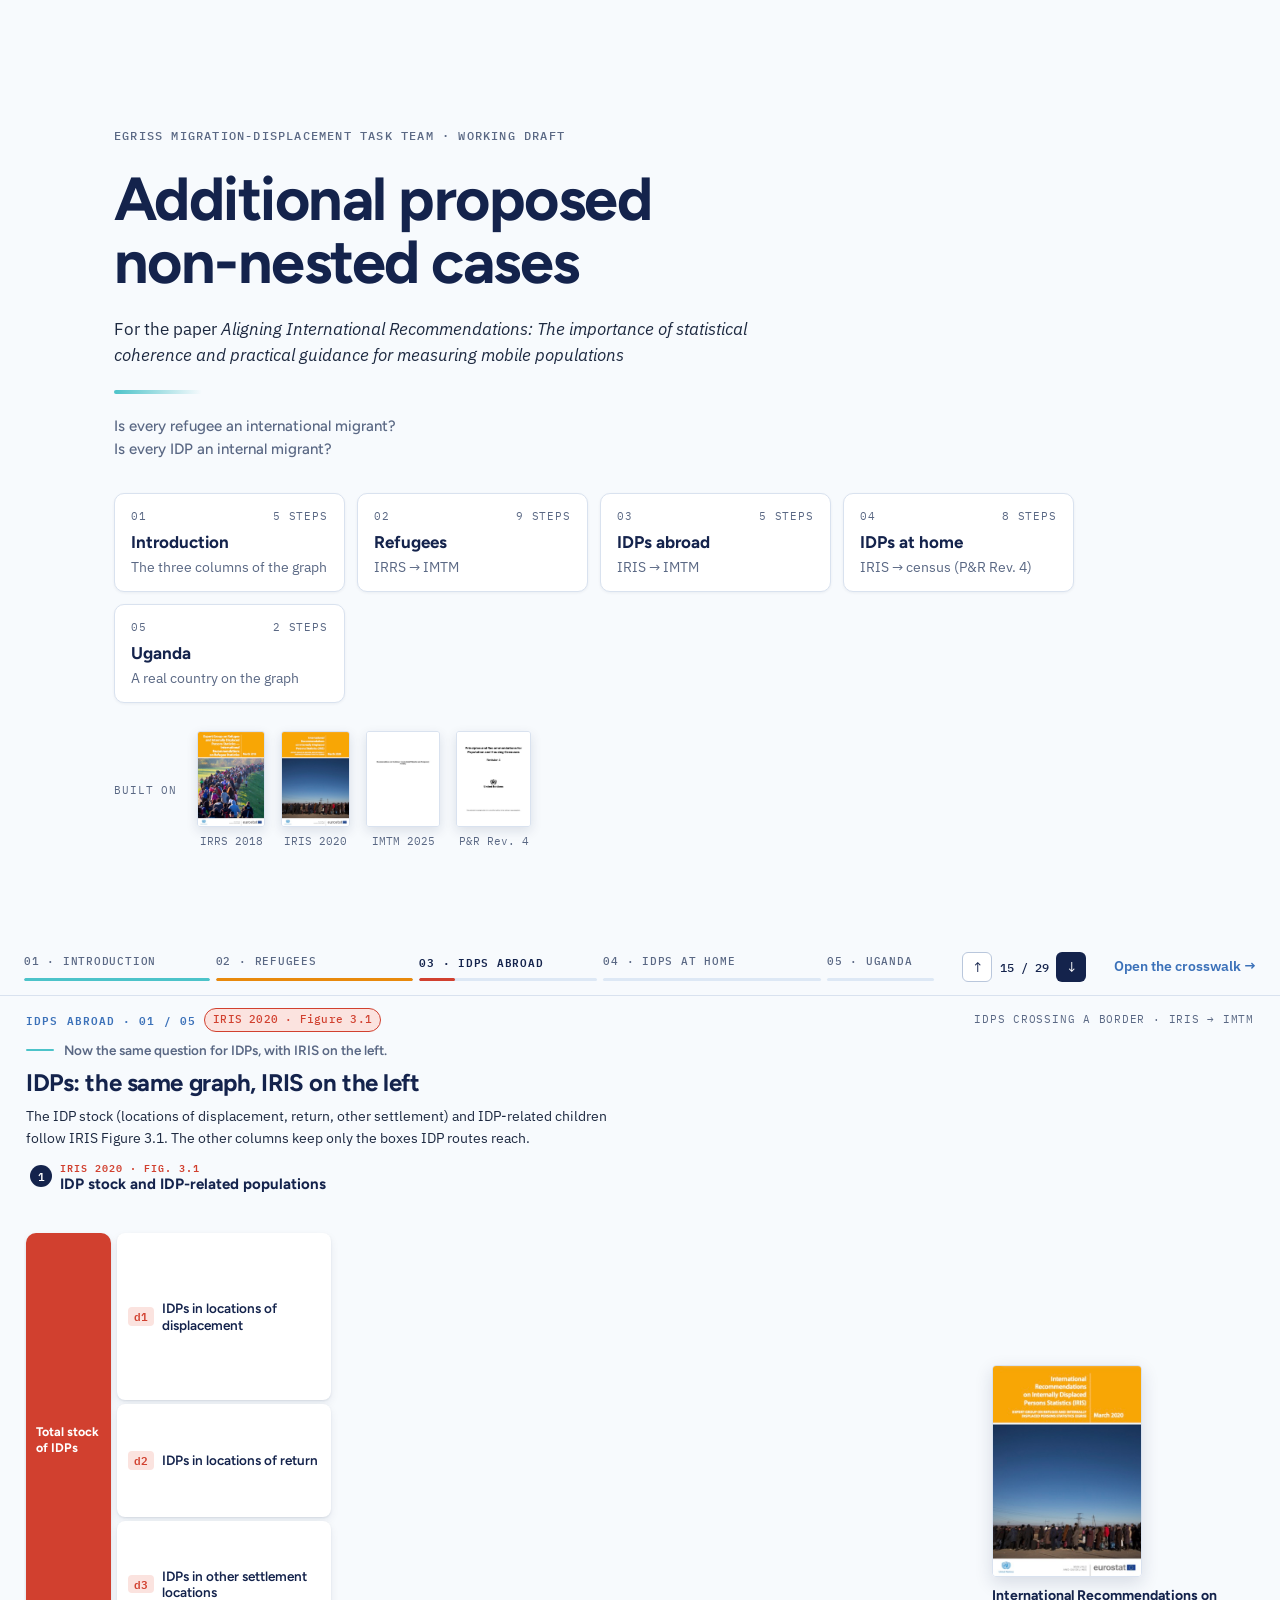
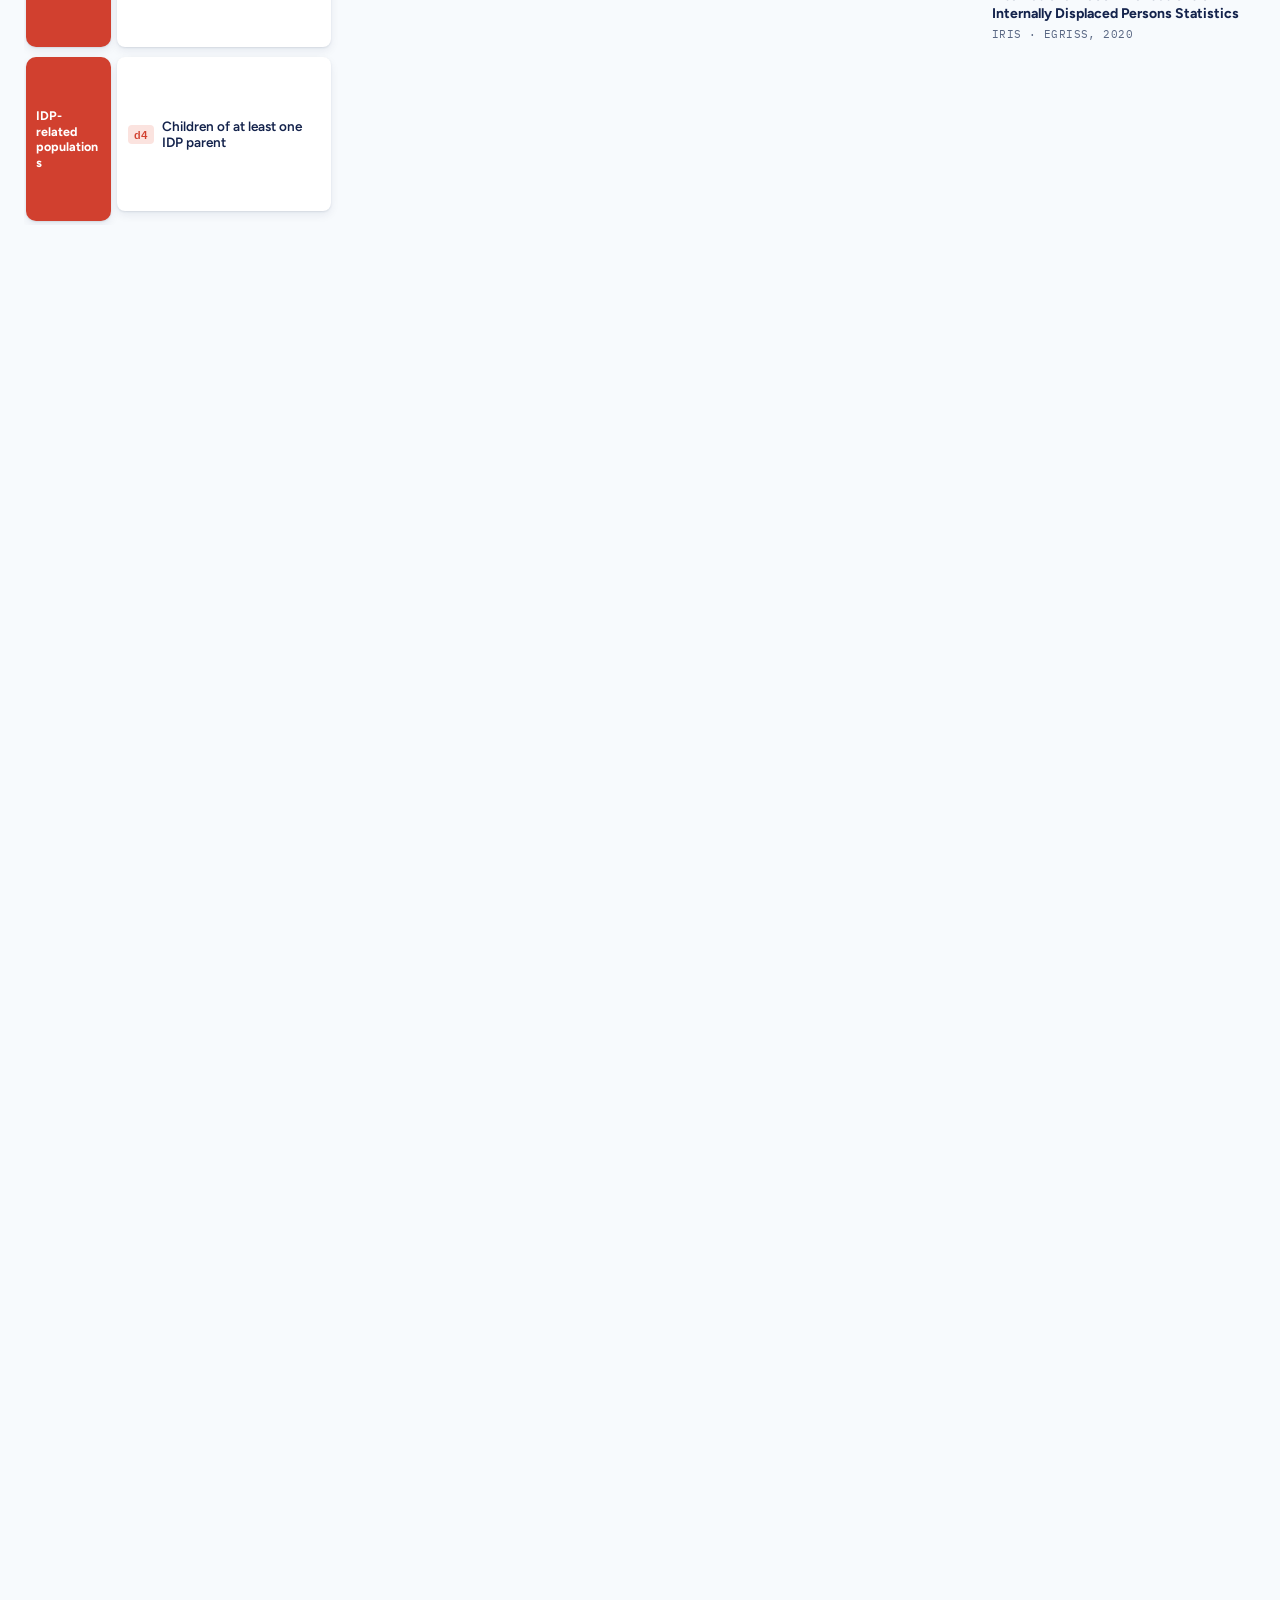
==== commit 65ecba08: "Story: add a Uganda map step before the Uganda graph The map shows 2025 arrivals by origin (DR Congo" ====
--- a/story.html
+++ b/story.html
@@ -228,5 +228,6 @@
 </div>
 
 <script src="crosswalk.js"></script>
+<script src="uganda-map.js"></script>
 <script src="story.js"></script>
 </body></html>
--- a/story.css
+++ b/story.css
@@ -245,3 +245,49 @@
 .cat:hover,.box:hover,.cell:hover,.rbox:hover{transform:translateY(-1px);box-shadow:0 2px 4px rgba(20,35,76,.12),0 10px 22px rgba(20,35,76,.12)}
 .routes path{transition:stroke-opacity .5s var(--ease-s),stroke-width .4s var(--ease-s)}
 .counter{transition:color .2s}
+
+/* Uganda example: share bar, figure notes, route chips for missing data */
+.ugsum{position:absolute;display:flex;flex-direction:column;gap:7px;padding:2px 0 10px;border-bottom:1px solid var(--line);animation:fadein .4s var(--ease-s) both}
+.ugk{font-family:var(--f-mono);font-size:10px;letter-spacing:.1em;text-transform:uppercase;color:var(--muted);font-weight:500}
+.ugbar{display:flex;height:14px;border-radius:3px;overflow:hidden;gap:2px}
+.ugbar i{display:block}
+.ugleg{display:flex;justify-content:space-between;gap:8px;font-size:12px;color:var(--muted);font-variant-numeric:tabular-nums}
+.ugleg span{display:flex;flex-direction:column;gap:1px}.ugleg span+span{text-align:right}
+.ugleg b{font-family:var(--f-mono);font-size:15px;color:var(--strong);font-weight:600}
+.note.ug .nn{font-size:24px;font-weight:400;font-variant-numeric:tabular-nums}
+.note.ug p{font-style:normal;font-size:12.5px;line-height:1.42}
+.ugfoot{position:absolute;display:flex;flex-direction:column;gap:6px;padding-top:9px;border-top:1px solid var(--line);font-size:11.5px;line-height:1.4;color:var(--muted);animation:fadein .4s var(--ease-s) .2s both}
+.ugfoot p{margin:0}.ugfoot b{color:var(--strong);font-weight:600}
+.ugchip{position:absolute;transform:translate(-100%,-50%);white-space:nowrap;font-family:var(--f-mono);font-size:10px;font-weight:600;color:var(--muted);background:var(--bg);border:1px dashed var(--line-strong);border-radius:9px;min-width:18px;text-align:center;box-sizing:border-box;padding:1px 5px;pointer-events:none;animation:fadein .4s var(--ease-s) .3s both}
+
+/* Uganda map step: the graph columns hide, a map and a route key take the stage */
+.stage.mapmode #cols *,.stage.mapmode #routes *,.stage.mapmode #pills *{pointer-events:none!important}
+.ugmap{position:absolute;inset:0;display:grid;grid-template-columns:minmax(0,1fr) minmax(300px,400px);gap:28px;padding:6px 4px 4px;background:var(--bg);pointer-events:auto;animation:fadein .5s var(--ease-s) both}
+.ugmap figure{margin:0;min-width:0;min-height:0;display:flex;flex-direction:column;gap:6px}
+.ugmap svg{flex:1 1 auto;min-height:0;width:100%;height:100%}
+.ugmap figcaption{font-size:11.5px;color:var(--muted)}
+.ugmap .ln{fill:var(--surface);stroke:var(--line-strong);stroke-width:1}
+.ugmap .ug{fill:color-mix(in srgb,var(--irrs) 13%,var(--surface));stroke:var(--strong);stroke-width:1.6}
+.ugmap .lk{fill:color-mix(in srgb,var(--imtm) 20%,var(--bg));stroke:none}
+.ugmap .cn{font-family:var(--f-mono);font-size:10.5px;letter-spacing:.12em;fill:var(--muted)}
+.ugmap .un{font-family:var(--f-mono);font-size:13px;letter-spacing:.2em;fill:var(--strong);font-weight:600}
+.ugmap .ar{fill:none;stroke:var(--v-temp);stroke-opacity:.9;stroke-linecap:round}.ugmap .ar.hd{fill:var(--v-temp);stroke:none}
+.ugmap .rt{fill:none;stroke:var(--v-ret);stroke-dasharray:4 4}.ugmap .rt.hd{fill:var(--v-ret);stroke:none;stroke-dasharray:none}
+.ugmap .nv{font-family:var(--f-mono);font-size:13px;font-weight:600;fill:var(--strong);paint-order:stroke;stroke:var(--bg);stroke-width:4px}
+.ugmap .rv{font-family:var(--f-mono);font-size:11px;fill:var(--v-ret);paint-order:stroke;stroke:var(--bg);stroke-width:4px}
+.ugmap .st{fill:var(--v-prot);fill-opacity:.9}.ugmap .bn{fill:var(--v-never);fill-opacity:.92}
+.ugmap .sv{font-family:var(--f-mono);font-size:17px;font-weight:600;fill:#fff}
+.ugmap .sl{font-size:10.5px;fill:#fff}
+.ugmap .bl{font-family:var(--f-mono);font-size:12px;font-weight:600;fill:var(--v-never);paint-order:stroke;stroke:var(--bg);stroke-width:4px}
+.ugp{display:flex;flex-direction:column;gap:12px;min-width:0;align-self:center}
+.ugmig{display:flex;flex-direction:column;gap:7px;padding-bottom:12px;border-bottom:1px solid var(--line)}
+.ugr{display:grid;grid-template-columns:4px minmax(0,1fr);gap:12px}
+.ugr .sw{border-radius:2px}
+.ugn{display:flex;align-items:baseline;gap:8px;flex-wrap:wrap}
+.ugn b{font-family:var(--f-mono);font-size:17px;font-weight:600;color:var(--strong);font-variant-numeric:tabular-nums}
+.ugn span{font-family:var(--f-display);font-weight:700;font-size:14px;color:var(--strong)}
+.ugr small{display:block;font-size:12px;line-height:1.35;color:var(--muted);margin-top:1px}
+.ugrt{display:flex;align-items:center;gap:6px;margin-top:4px;font-size:12px;color:var(--ink)}
+.ugrt i{font-style:normal;font-family:var(--f-mono);font-size:9.5px;letter-spacing:.06em;text-transform:uppercase;color:#fff;border-radius:8px;padding:1px 7px;flex-shrink:0}
+@media (max-height:860px){.ugp{gap:7px}.ugmig{padding-bottom:7px;gap:4px}
+ .ugn b{font-size:15px}.ugn span{font-size:13px}.ugr small,.ugrt{font-size:11.5px}.ugrt{margin-top:2px}.ugmap figcaption{display:none}}
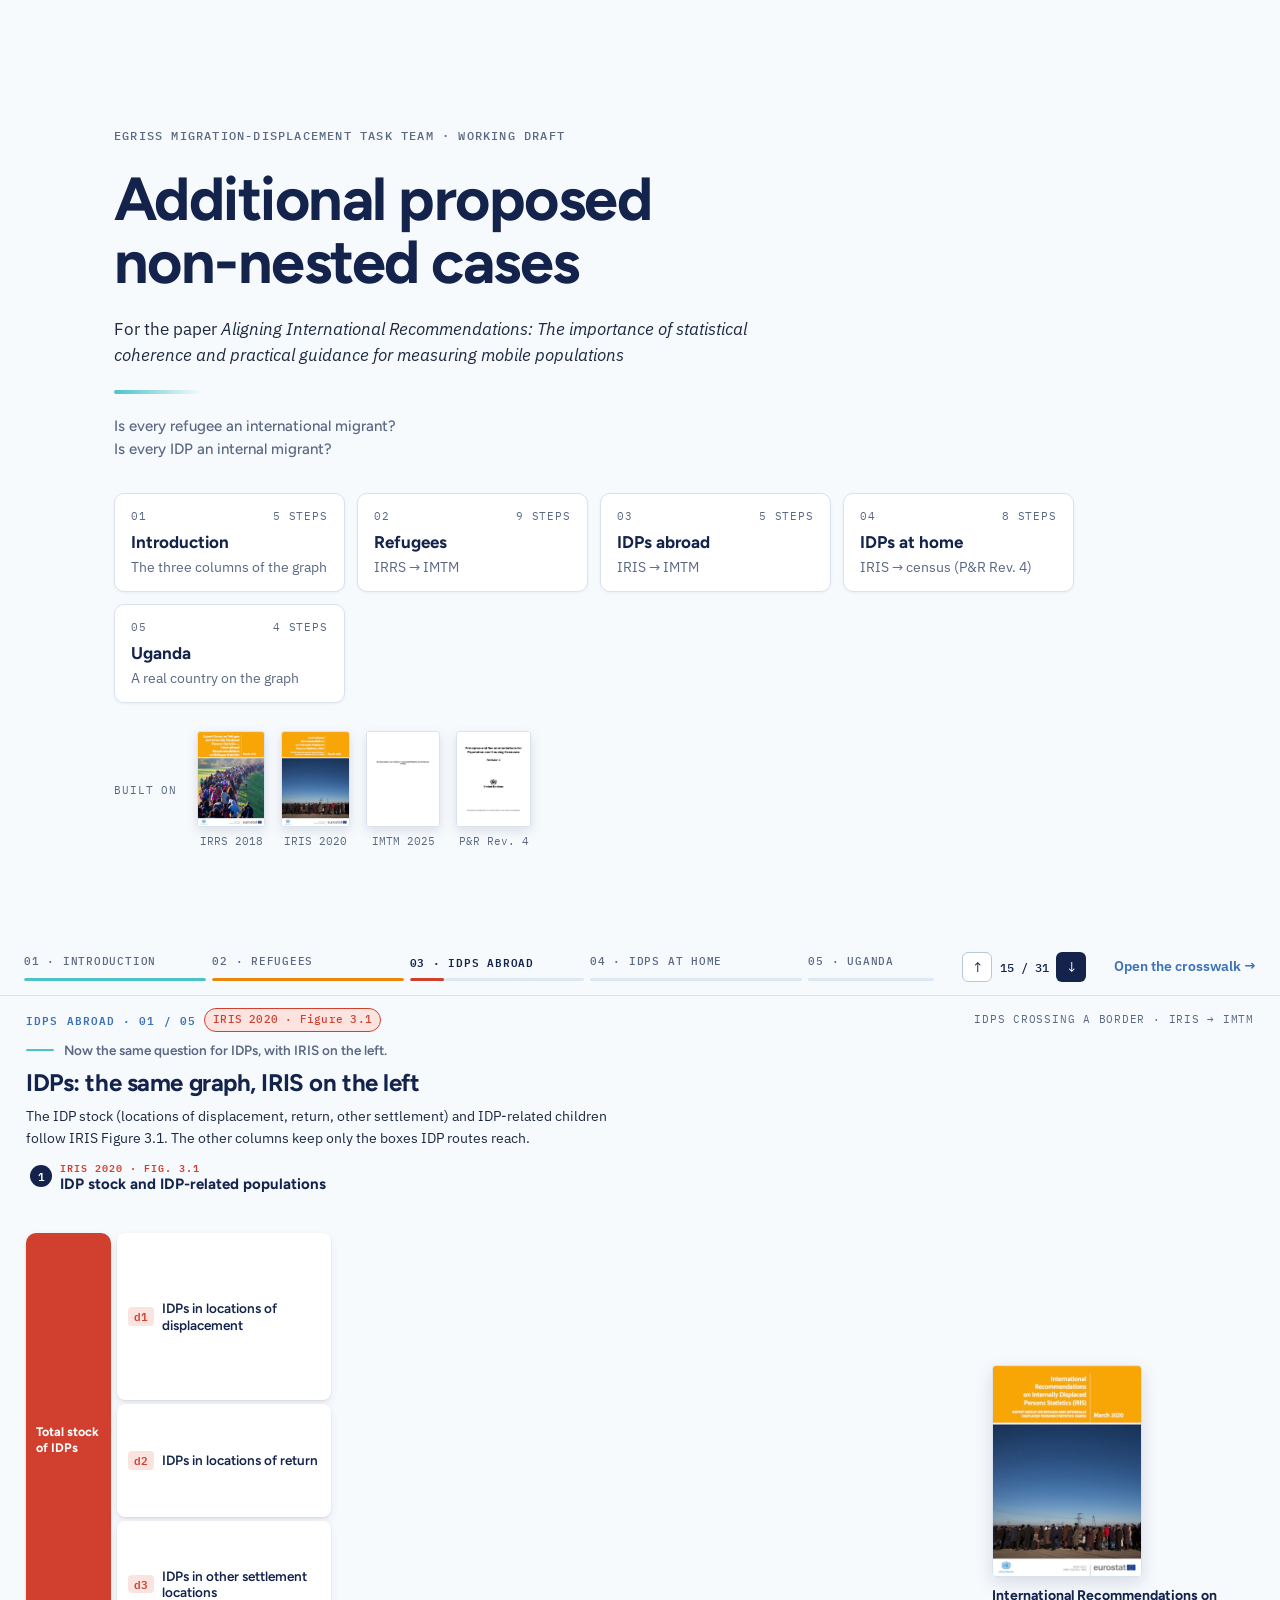
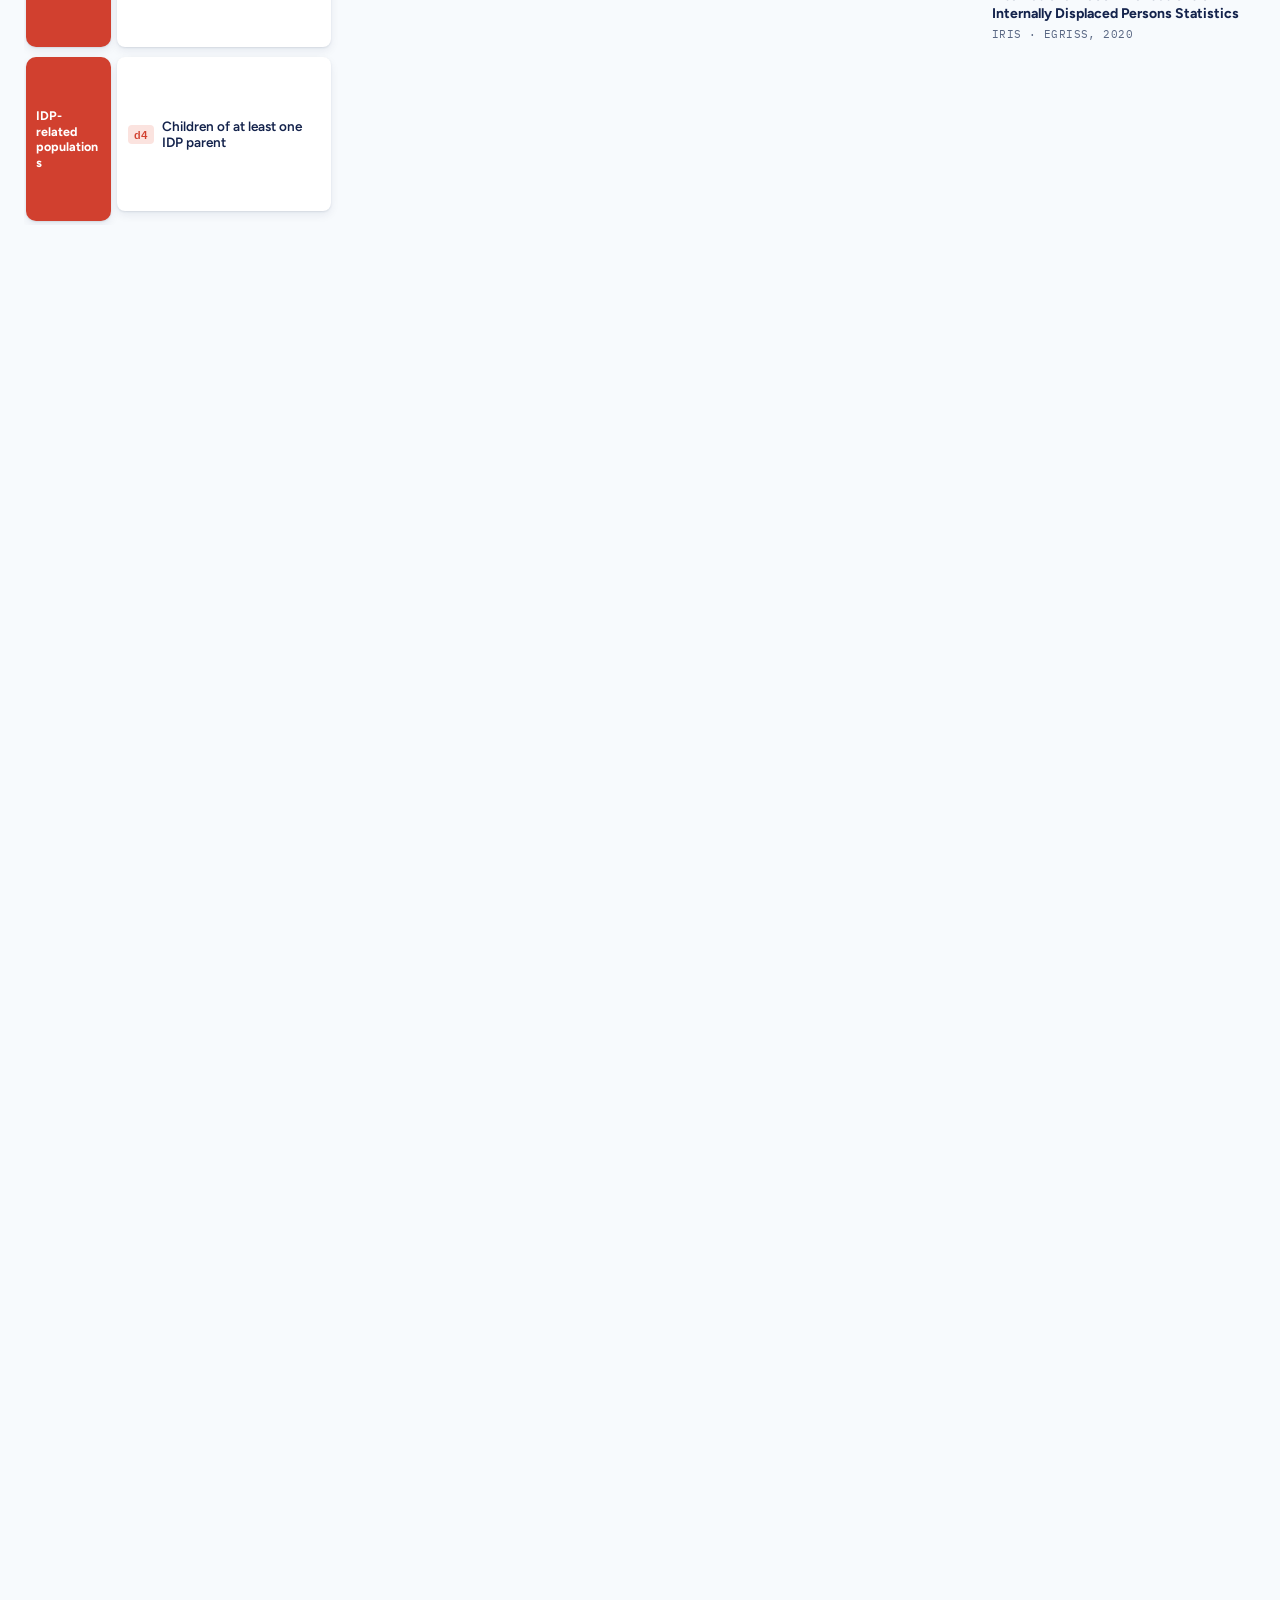
==== commit b0141e82: "Story: subtler chapter cards, a full Uganda source list, polished last steps Chapter cards become a " ====
--- a/story.html
+++ b/story.html
@@ -63,6 +63,14 @@
     <h2 id="sumh">Every case in the walk-through, by type</h2>
     <p>All the cases the walk-through highlights, across the three graphs. Click a case to go back to its step.</p>
     <div class="sumgrid" id="sumgrid"></div>
+  </div>
+</section>
+<section class="ssum ssrc" id="ugsrc" aria-labelledby="ugsrch">
+  <div class="ssum-in">
+    <span class="send-eye">Sources</span>
+    <h2 id="ugsrch">Sources for the Uganda example</h2>
+    <p>The numbers on the Uganda steps refer to this list. Births are an estimate; every other figure is as published.</p>
+    <ol class="srclist" id="ugsrcl"></ol>
   </div>
 </section>
 <section class="send">
--- a/story.css
+++ b/story.css
@@ -278,6 +278,7 @@
 .ugmap .st{fill:var(--v-prot);fill-opacity:.9}.ugmap .bn{fill:var(--v-never);fill-opacity:.92}
 .ugmap .sv{font-family:var(--f-mono);font-size:17px;font-weight:600;fill:#fff}
 .ugmap .sl{font-size:10.5px;fill:#fff}
+.ugmap .bs{font-size:11px;fill:var(--v-never);paint-order:stroke;stroke:var(--bg);stroke-width:4px}
 .ugmap .bl{font-family:var(--f-mono);font-size:12px;font-weight:600;fill:var(--v-never);paint-order:stroke;stroke:var(--bg);stroke-width:4px}
 .ugp{display:flex;flex-direction:column;gap:12px;min-width:0;align-self:center}
 .ugmig{display:flex;flex-direction:column;gap:7px;padding-bottom:12px;border-bottom:1px solid var(--line)}
@@ -291,3 +292,49 @@
 .ugrt i{font-style:normal;font-family:var(--f-mono);font-size:9.5px;letter-spacing:.06em;text-transform:uppercase;color:#fff;border-radius:8px;padding:1px 7px;flex-shrink:0}
 @media (max-height:860px){.ugp{gap:7px}.ugmig{padding-bottom:7px;gap:4px}
  .ugn b{font-size:15px}.ugn span{font-size:13px}.ugr small,.ugrt{font-size:11.5px}.ugrt{margin-top:2px}.ugmap figcaption{display:none}}
+
+/* Uganda 2025 flows: arrivals bar keys, protection badges, this year's IMTM totals on the middle boxes */
+.ugkeys{display:flex;flex-wrap:wrap;gap:2px 10px;font-size:11px;color:var(--muted)}
+.ugkeys span{display:flex;align-items:center;gap:4px}.ugkeys s{width:8px;height:8px;border-radius:2px;display:inline-block}
+.ugone{margin:2px 0 0;font-size:12px;line-height:1.4;color:var(--ink)}.ugone b{font-family:var(--f-mono);color:var(--strong)}
+.ugchip.on{color:#fff;background:var(--cc);border:1.5px solid #fff;box-shadow:0 1px 3px rgba(20,35,76,.25)}
+.ugmid{position:absolute;transform:translate(-50%,-50%);font-family:var(--f-mono);font-size:10.5px;line-height:1.3;font-weight:600;color:var(--strong);background:var(--bg);border:1px solid var(--line-strong);border-radius:6px;padding:3px 8px;text-align:center;white-space:nowrap;pointer-events:none;box-shadow:0 2px 6px rgba(20,35,76,.08);animation:fadein .4s var(--ease-s) .25s both}
+.ugkey{display:inline-flex;align-items:center;gap:5px;font-size:11.5px;color:var(--muted);margin-right:12px}
+.ugkey i{font-style:normal;font-family:var(--f-mono);font-size:9.5px;font-weight:600;color:#fff;border-radius:9px;padding:1px 6px;min-width:10px;text-align:center}
+.ugkeyl{display:flex;flex-direction:column;gap:3px}.ugkeyl .ugkey{margin:0;font-size:11px;line-height:1.3;align-items:flex-start}.ugkeyl .ugkey i{margin-top:1px;flex-shrink:0}
+.ugrow{display:grid;grid-template-columns:34px minmax(0,1fr);align-items:center;gap:6px;font-family:var(--f-mono);font-size:11px;color:var(--muted)}
+/* Uganda sources and protection key */
+.ugsrc{text-decoration:none;color:inherit;cursor:pointer}.ugsrc:hover{border-color:var(--imtm);color:var(--imtm)}
+.ugsrc sup{font-family:var(--f-mono);font-weight:700;margin-right:3px;font-size:9px;vertical-align:4px;color:var(--imtm)}
+.ugmap figure{position:relative}
+.ugmap .pf{font-family:var(--f-mono);font-size:10.5px;fill:var(--irrs-ink);paint-order:stroke;stroke:var(--bg);stroke-width:4px}
+.ugmap .ac{fill:none;stroke:var(--irrs-ink);stroke-opacity:.85;stroke-linecap:round}.ugmap .ac.hd{fill:var(--irrs-ink);stroke:none}
+.ugprot{position:absolute;left:8px;bottom:30px;display:flex;flex-direction:column;gap:4px;padding:10px 12px;background:color-mix(in srgb,var(--bg) 92%,transparent);border:1px solid var(--line);border-radius:8px;max-width:330px}
+.ugprot .ugkey{margin:0;font-size:11.5px;color:var(--ink)}.ugprot .ugkey i{min-width:22px}
+
+/* subtler chapter cards: a light veil over the graph, a coloured rule, a short fade */
+.chap{inset:0;background:color-mix(in srgb,var(--bg) 93%,transparent);-webkit-backdrop-filter:blur(5px);backdrop-filter:blur(5px);color:var(--ink);transition:opacity .35s var(--ease-s),visibility 0s linear .35s}
+.chap.on{transition:opacity .35s var(--ease-s)}
+.chap::after{display:none}
+.chap-in{gap:48px}
+.chap-t{gap:10px;border-left:3px solid var(--cc,var(--teal));padding-left:28px}
+.chap.on .chap-t>*{animation:fadein .4s var(--ease-s) both;opacity:0}
+.chap-n{font-weight:300;font-size:clamp(2.6rem,5vw,4rem);color:var(--cc,var(--teal))}
+.chap-k{color:var(--muted)}
+.chap h2{color:var(--strong);font-size:clamp(1.9rem,3.4vw,2.7rem)}
+.chap-s{color:var(--cc,var(--teal))}
+.chap p{color:var(--ink);font-size:1.05rem}
+.chap-go{color:var(--muted);margin-top:10px}
+.chap-c img{width:clamp(130px,13vw,180px);transform:none;box-shadow:0 8px 22px rgba(20,35,76,.16)}
+.chap.on .chap-c img{animation:fadein .5s var(--ease-s) .1s both;opacity:0}
+/* Uganda: full source list, the all-sources pill, the category shift arrow */
+.ugall{color:var(--imtm)}
+.srclist{list-style:none;margin:18px 0 0;padding:0;display:grid;grid-template-columns:repeat(2,minmax(0,1fr));gap:14px 28px}
+.srclist li{display:grid;grid-template-columns:22px minmax(0,1fr);gap:8px;font-size:13.5px;line-height:1.45}
+.srclist sup{font-family:var(--f-mono);font-weight:700;font-size:12px;color:var(--imtm);vertical-align:0}
+.srclist b{display:block;font-family:var(--f-display);color:var(--strong)}
+.srclist span{display:block;color:var(--ink)}
+.srclist a{font-family:var(--f-mono);font-size:11.5px;word-break:break-all}
+.ugshift{fill:none;stroke:var(--irrs-ink);stroke-width:2;stroke-dasharray:4 4}.ugshift.hd{fill:var(--irrs-ink);stroke:none}
+.ugshiftlab{position:absolute;transform:translateY(-50%);font-family:var(--f-mono);font-size:10px;font-weight:600;color:var(--irrs-ink);background:var(--bg);border:1px solid var(--irrs-ink);border-radius:8px;padding:1px 6px;white-space:nowrap;pointer-events:none}
+@media (max-width:820px){.srclist{grid-template-columns:1fr}}
